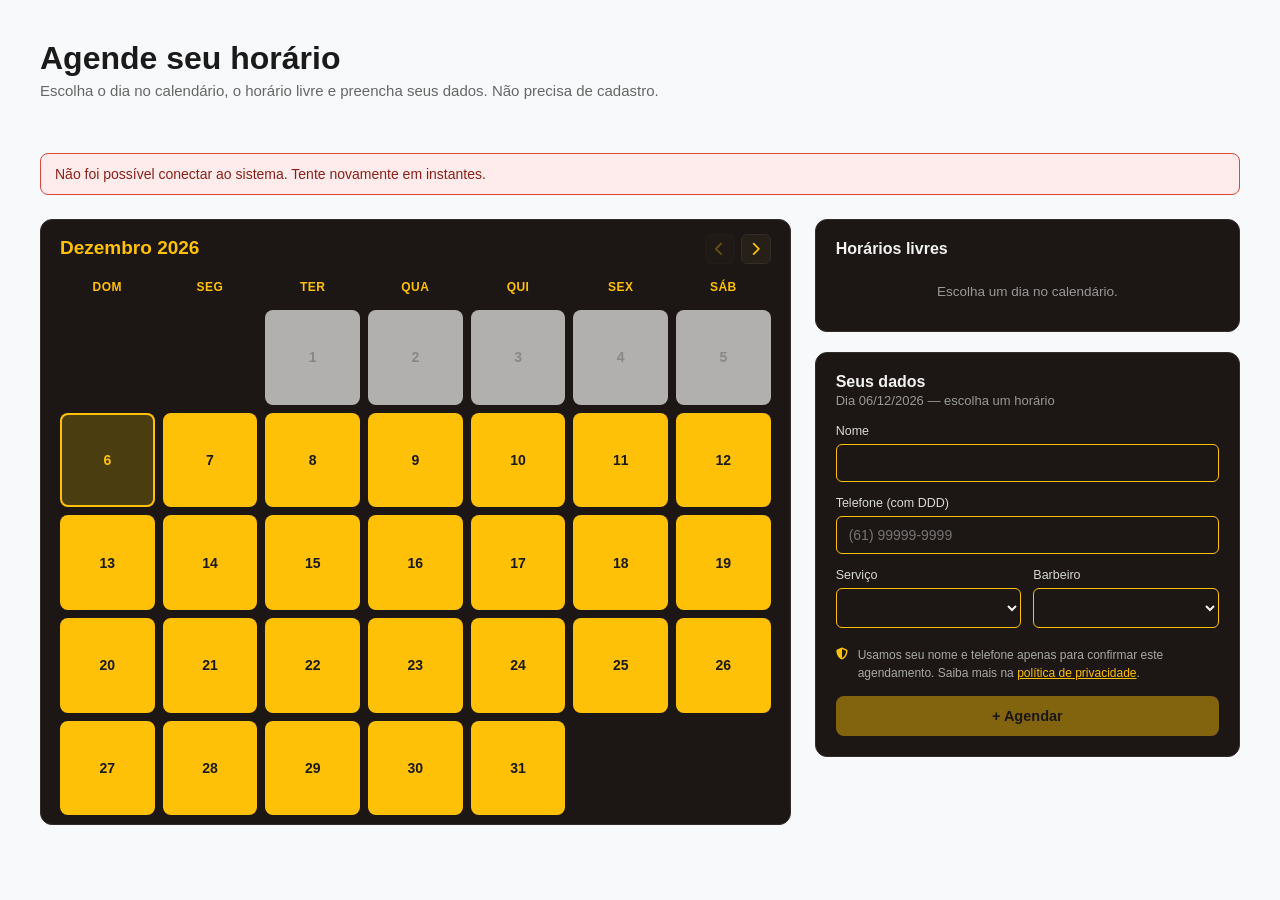
==== Frontend/agendamento-cliente.html @ 5a951f76 "Agendamento do cliente" ====
<!doctype html>
<html lang="pt-BR">
<head>
    <meta charset="UTF-8" />
    <meta name="viewport" content="width=device-width, initial-scale=1.0" />
    <link
            rel="stylesheet"
            href="https://cdnjs.cloudflare.com/ajax/libs/font-awesome/6.4.0/css/all.min.css"
    />
    <link rel="stylesheet" href="css/style.css" />
    <title>Agendar horário - Barber Control</title>

    <style>
        /* Ajuste  que só existe na página pública do cliente */
        .nav-mes {
            display: flex;
            gap: 6px;
        }

        .nav-btn {
            background: #262019;
            color: #ffc107;
            border: 1px solid #332d29;
            border-radius: 6px;
            width: 30px;
            height: 30px;
            cursor: pointer;
            font-size: 14px;
        }

        .nav-btn:disabled {
            opacity: 0.35;
            cursor: not-allowed;
        }


        .day-cell.past {
            cursor: not-allowed;
        }

        .day-cell.past:hover {
            filter: none;
        }

        .chips {
            display: grid;
            grid-template-columns: repeat(auto-fill, minmax(72px, 1fr));
            gap: 8px;
        }

        .chip {
            background: #1c1714;
            border: 1px solid #ffc107;
            color: #ffc107;
            border-radius: 8px;
            padding: 9px 0;
            font-size: 13.5px;
            font-weight: 700;
            cursor: pointer;
            transition: background-color 0.15s ease;
        }

        .chip:hover {
            background: #332d29;
        }

        .chip.selecionado {
            background: #ffc107;
            color: #1a1a1a;
        }

        .btn-agendar:disabled {
            opacity: 0.45;
            cursor: not-allowed;
        }

        .aviso-lgpd {
            display: flex;
            gap: 10px;
            font-size: 12px;
            color: #a8a8a8;
            line-height: 1.5;
            margin: 4px 0 14px;
        }

        .aviso-lgpd i {
            color: #ffc107;
            margin-top: 2px;
        }

        .aviso-lgpd a {
            color: #ffc107;
        }

        .mensagem {
            display: none;
            border-radius: 8px;
            padding: 12px 14px;
            font-size: 14px;
        }

        .mensagem.visivel {
            display: block;
        }

        .mensagem.ok {
            background: #fff6d6;
            border: 1px solid #ffc107;
            color: #5c4500;
        }

        .mensagem.erro {
            background: #fdeceb;
            border: 1px solid #dc463c;
            color: #8a2019;
        }
    </style>
</head>
<body>
<main class="main-content">
    <div class="conteudo-agendamento">
        <div class="welcome-header">
            <h1>Agende seu horário</h1>
            <p>
                Escolha o dia no calendário, o horário livre e preencha seus dados.
                Não precisa de cadastro.
            </p>
        </div>

        <div class="mensagem" id="mensagem"></div>

        <div class="agendamento-grid">
            <div class="calendario">
                <div class="calendario-header">
                    <h2 id="mes-titulo"></h2>
                    <div class="nav-mes">
                        <button
                                type="button"
                                class="nav-btn"
                                id="btn-mes-anterior"
                                aria-label="Mês anterior"
                        >
                            <i class="fa-solid fa-chevron-left"></i>
                        </button>
                        <button
                                type="button"
                                class="nav-btn"
                                id="btn-mes-seguinte"
                                aria-label="Próximo mês"
                        >
                            <i class="fa-solid fa-chevron-right"></i>
                        </button>
                    </div>
                </div>

                <div class="calendario-grid" id="calendario"></div>
            </div>

            <div class="coluna-lateral">
                <div class="agenda-do-dia">
                    <h3 id="horarios-titulo">Horários livres</h3>
                    <div id="horarios-lista">
                        <p class="agenda-vazia">Escolha um dia no calendário.</p>
                    </div>
                </div>

                <div class="novo-agendamento">
                    <h3>Seus dados</h3>
                    <p class="subtitulo" id="resumo-label">Escolha um dia e um horário</p>

                    <form id="form-agendamento" novalidate>
                        <div class="campo">
                            <label for="nome">Nome</label>
                            <input type="text" id="nome" maxlength="100" autocomplete="name" />
                        </div>

                        <div class="campo">
                            <label for="telefone">Telefone (com DDD)</label>
                            <input
                                    type="tel"
                                    id="telefone"
                                    placeholder="(61) 99999-9999"
                                    autocomplete="tel"
                            />
                        </div>

                        <div class="campo-linha">
                            <div class="campo">
                                <label for="servico">Serviço</label>
                                <select id="servico"></select>
                            </div>
                            <div class="campo">
                                <label for="barbeiro">Barbeiro</label>
                                <select id="barbeiro"></select>
                            </div>
                        </div>

                        <p class="aviso-lgpd">
                            <i class="fa-solid fa-shield-halved"></i>
                            <span>
                    Usamos seu nome e telefone apenas para confirmar este
                    agendamento. Saiba mais na
                    <a href="politica-privacidade.html?origem=cliente" target="_blank">política de privacidade</a>.
                  </span>
                        </p>

                        <button type="submit" class="btn-agendar" id="btn-agendar" disabled>
                            + Agendar
                        </button>
                    </form>
                </div>
            </div>
        </div>
    </div>
</main>

<script>
    const API = "http://localhost:8080/api/publico";
    const MESES = [
        "Janeiro", "Fevereiro", "Março", "Abril", "Maio", "Junho",
        "Julho", "Agosto", "Setembro", "Outubro", "Novembro", "Dezembro",
    ];
    const DIAS = ["DOM", "SEG", "TER", "QUA", "QUI", "SEX", "SÁB"];

    const el = (id) => document.getElementById(id);
    const selServico = el("servico");
    const selBarbeiro = el("barbeiro");
    const inpNome = el("nome");
    const inpTelefone = el("telefone");
    const btn = el("btn-agendar");
    const msg = el("mensagem");

    const hoje = new Date();
    hoje.setHours(0, 0, 0, 0);

    let anoAtual = hoje.getFullYear();
    let mesAtual = hoje.getMonth();
    let dataSelecionada = null; // "AAAA-MM-DD"
    let horarioSelecionado = null; // "HH:MM"

    function iso(ano, mes, dia) {
        return `${ano}-${String(mes + 1).padStart(2, "0")}-${String(dia).padStart(2, "0")}`;
    }

    function formatarDataBr(dataIso) {
        return dataIso.split("-").reverse().join("/");
    }

    function mostrarMensagem(texto, tipo) {
        msg.textContent = texto;
        msg.className = "mensagem visivel " + tipo;
        msg.scrollIntoView({ behavior: "smooth", block: "center" });
    }

    function limparMensagem() {
        msg.className = "mensagem";
    }

    function atualizarResumo() {
        const label = el("resumo-label");
        if (!dataSelecionada) {
            label.textContent = "Escolha um dia e um horário";
        } else if (!horarioSelecionado) {
            label.textContent = `Dia ${formatarDataBr(dataSelecionada)} — escolha um horário`;
        } else {
            label.textContent = `Dia ${formatarDataBr(dataSelecionada)} às ${horarioSelecionado}`;
        }

        const ok =
            dataSelecionada &&
            horarioSelecionado &&
            inpNome.value.trim().length > 1 &&
            inpTelefone.value.replace(/\D/g, "").length >= 10;
        btn.disabled = !ok;
    }

    /*  Calendário  */
    function renderCalendario() {
        const grid = el("calendario");
        grid.innerHTML = "";

        DIAS.forEach((nome) => {
            const d = document.createElement("div");
            d.className = "day-name";
            d.textContent = nome;
            grid.appendChild(d);
        });

        const primeiroDiaSemana = new Date(anoAtual, mesAtual, 1).getDay();
        const totalDias = new Date(anoAtual, mesAtual + 1, 0).getDate();

        for (let i = 0; i < primeiroDiaSemana; i++) {
            const vazio = document.createElement("div");
            vazio.className = "day-cell empty";
            grid.appendChild(vazio);
        }

        for (let dia = 1; dia <= totalDias; dia++) {
            const celula = document.createElement("button");
            celula.type = "button";
            celula.className = "day-cell";
            celula.textContent = dia;

            const dataIso = iso(anoAtual, mesAtual, dia);
            if (new Date(anoAtual, mesAtual, dia) < hoje) {
                celula.classList.add("past");
                celula.disabled = true;
            }
            if (dataIso === dataSelecionada) {
                celula.classList.add("selected");
            }
            celula.addEventListener("click", () => selecionarDia(dataIso));
            grid.appendChild(celula);
        }

        el("mes-titulo").textContent = `${MESES[mesAtual]} ${anoAtual}`;
        el("btn-mes-anterior").disabled =
            anoAtual === hoje.getFullYear() && mesAtual === hoje.getMonth();
    }

    function mudarMes(delta) {
        mesAtual += delta;
        if (mesAtual < 0) { mesAtual = 11; anoAtual--; }
        if (mesAtual > 11) { mesAtual = 0; anoAtual++; }
        renderCalendario();
    }

    function selecionarDia(dataIso) {
        dataSelecionada = dataIso;
        horarioSelecionado = null;
        renderCalendario();
        carregarHorarios();
        atualizarResumo();
    }

    /*  Horários livres  */
    async function carregarHorarios() {
        const lista = el("horarios-lista");
        horarioSelecionado = null;
        atualizarResumo();

        if (!selBarbeiro.value || !selServico.value) {
            lista.innerHTML =
                '<p class="agenda-vazia">Nenhum serviço ou barbeiro disponível no momento.</p>';
            return;
        }

        if (!dataSelecionada) {
            lista.innerHTML = '<p class="agenda-vazia">Escolha um dia no calendário.</p>';
            return;
        }

        el("horarios-titulo").textContent =
            `Horários livres em ${formatarDataBr(dataSelecionada).slice(0, 5)}`;

        try {
            const res = await fetch(
                `${API}/horarios?barbeiroId=${selBarbeiro.value}&servicoId=${selServico.value}&data=${dataSelecionada}`
            );
            const horarios = await res.json();

            lista.innerHTML = "";
            if (!res.ok || horarios.length === 0) {
                lista.innerHTML =
                    '<p class="agenda-vazia">Nenhum horário livre nesse dia. Tente outra data.</p>';
                return;
            }

            const chips = document.createElement("div");
            chips.className = "chips";
            horarios.forEach((h) => {
                const chip = document.createElement("button");
                chip.type = "button";
                chip.className = "chip";
                chip.textContent = h;
                chip.addEventListener("click", () => {
                    chips.querySelectorAll(".chip").forEach((c) => c.classList.remove("selecionado"));
                    chip.classList.add("selecionado");
                    horarioSelecionado = h;
                    atualizarResumo();
                });
                chips.appendChild(chip);
            });
            lista.appendChild(chips);
        } catch (e) {
            lista.innerHTML = '<p class="agenda-vazia">Erro ao carregar horários.</p>';
        }
    }

    /*  Opções de serviços e barbeiros */
    function preencherSelect(select, itens, rotulo) {
        select.innerHTML = "";
        itens.forEach((item) => {
            const opt = document.createElement("option");
            opt.value = item.id;
            opt.textContent = rotulo(item);
            select.appendChild(opt);
        });
    }

    async function carregarOpcoes() {
        try {
            const [rb, rs] = await Promise.all([
                fetch(`${API}/barbeiros`),
                fetch(`${API}/servicos`),
            ]);
            const barbeiros = await rb.json();
            const servicos = await rs.json();

            preencherSelect(selBarbeiro, barbeiros, (b) => b.nome);
            preencherSelect(selServico, servicos, (s) => {
                const preco = Number(s.valor).toFixed(2).replace(".", ",");
                return `${s.nome} — R$ ${preco} (${s.duracaoMinutos} min)`;
            });

            carregarHorarios();
        } catch (e) {
            mostrarMensagem(
                "Não foi possível conectar ao sistema. Tente novamente em instantes.",
                "erro"
            );
        }
    }

    /*  Agendar  */
    async function agendar(evento) {
        evento.preventDefault();
        limparMensagem();
        btn.disabled = true;
        btn.textContent = "Confirmando...";

        try {
            const res = await fetch(`${API}/agendar`, {
                method: "POST",
                headers: { "Content-Type": "application/json" },
                body: JSON.stringify({
                    barbeiroId: Number(selBarbeiro.value),
                    servicoId: Number(selServico.value),
                    clienteNome: inpNome.value.trim(),
                    clienteTelefone: inpTelefone.value,
                    dataHora: `${dataSelecionada}T${horarioSelecionado}:00`,
                }),
            });
            const dados = await res.json();

            if (res.ok) {
                mostrarMensagem(
                    `Agendamento confirmado para ${formatarDataBr(dataSelecionada)} às ${horarioSelecionado}. Até lá!`,
                    "ok"
                );
                inpNome.value = "";
                inpTelefone.value = "";
            } else {
                mostrarMensagem(dados.erro || "Não foi possível agendar.", "erro");
            }
        } catch (e) {
            mostrarMensagem("Erro de conexão. Tente novamente.", "erro");
        } finally {
            btn.textContent = "+ Agendar";
            carregarHorarios(); // atualiza a lista: o horário escolhido some
        }
    }

    /*  Eventos  */
    el("btn-mes-anterior").addEventListener("click", () => mudarMes(-1));
    el("btn-mes-seguinte").addEventListener("click", () => mudarMes(1));
    selServico.addEventListener("change", carregarHorarios);
    selBarbeiro.addEventListener("change", carregarHorarios);
    inpNome.addEventListener("input", atualizarResumo);

    // máscara simples de telefone: (61) 99999-9999
    inpTelefone.addEventListener("input", () => {
        let d = inpTelefone.value.replace(/\D/g, "").slice(0, 11);
        if (d.length > 6) {
            const corte = d.length > 10 ? 7 : 6;
            d = `(${d.slice(0, 2)}) ${d.slice(2, corte)}-${d.slice(corte)}`;
        } else if (d.length > 2) {
            d = `(${d.slice(0, 2)}) ${d.slice(2)}`;
        }
        inpTelefone.value = d;
        atualizarResumo();
    });

    el("form-agendamento").addEventListener("submit", agendar);

    /*  Início  */
    dataSelecionada = iso(hoje.getFullYear(), hoje.getMonth(), hoje.getDate());
    renderCalendario();
    atualizarResumo();
    carregarOpcoes();
</script>
</body>
</html>
---- Frontend/css/style.css ----
* {
  box-sizing: border-box;
  margin: 0;
  padding: 0;
  font-family: "Segoe UI", Tahoma, Geneva, Verdana, sans-serif;
}

body {
  display: flex;
  min-height: 100vh;
  background-color: #f8f9fa;
  color: #333;
}

/* Sidebar / Menu Lateral */
.sidebar {
  width: 250px;
  background-color: #1f1f1f;
  color: #ffffff;
  padding: 30px 20px;
  display: flex;
  flex-direction: column;
  flex-shrink: 0;
}

.profile-container {
  text-align: center;
  margin-bottom: 40px;
}

.profile-avatar {
  width: 90px;
  height: 90px;
  border-radius: 50%;
  border: 3px solid #ffc107;
  margin: 0 auto 12px;
  background-color: #333;
  display: flex;
  align-items: center;
  justify-content: center;
  font-size: 40px;
  color: #ffc107;
  overflow: hidden;
}

.profile-name {
  font-size: 18px;
  font-weight: 600;
  color: #ffc107;
}

.nav-menu {
  list-style: none;
}

.nav-item {
  margin-bottom: 15px;
  border-bottom: 1px solid #333;
  padding-bottom: 10px;
}

.nav-link {
  display: flex;
  align-items: center;
  gap: 15px;
  color: #b0b0b0;
  text-decoration: none;
  font-size: 15px;
  transition: all 0.2s ease;
  padding: 8px 5px;
}

.nav-link:hover,
.nav-link.active {
  color: #ffffff;
}

.nav-link i {
  font-size: 16px;
  width: 20px;
}

/* Main Content / Conteúdo Principal */
.main-content {
  flex: 1;
  padding: 40px;
  display: flex;
  gap: 30px;
  overflow-y: auto;
}

.dashboard-left {
  flex: 1;
}

.welcome-header h1 {
  font-size: 32px;
  font-weight: 700;
  color: #1a1a1a;
  margin-bottom: 5px;
}

.welcome-header p {
  color: #666;
  font-size: 15px;
  margin-bottom: 30px;
}

/* Cards de Métricas */
.cards-grid {
  display: grid;
  grid-template-columns: repeat(3, 1fr);
  gap: 20px;
  margin-bottom: 35px;
}

.card {
  border-radius: 20px;
  padding: 25px 20px;
  text-align: center;
  box-shadow: 0 4px 15px rgba(0, 0, 0, 0.08);
  display: flex;
  flex-direction: column;
  justify-content: space-between;
  min-height: 140px;
}

.card-dark {
  background: linear-gradient(145deg, #2a2a2a, #1a1a1a);
  color: #ffffff;
}

.card-yellow {
  background-color: #ffc107;
  color: #1a1a1a;
}

.card-title {
  font-size: 14px;
  font-weight: 600;
  line-height: 1.2;
}

.card-dark .card-title span {
  color: #888;
}

.card-value {
  font-size: 38px;
  font-weight: bold;
  margin-top: 10px;
}

/* Área do Gráfico */
.chart-section {
  background-color: #ffffff;
  border-radius: 20px;
  padding: 20px;
  box-shadow: 0 4px 15px rgba(0, 0, 0, 0.05);
  border: 1px solid #eaeaea;
}

.section-title h2 {
  font-size: 18px;
  font-weight: 700;
  color: #1a1a1a;
}

.section-title p {
  font-size: 12px;
  color: #777;
  margin-bottom: 15px;
}

.chart-container {
  position: relative;
  height: 260px;
  width: 100%;
}

/* Painel Direito - Agendamentos de Hoje */
.dashboard-right {
  width: 320px;
  flex-shrink: 0;
}

.appointments-panel {
  background-color: #ffffff;
  border-radius: 25px;
  padding: 25px;
  box-shadow: 0 4px 20px rgba(0, 0, 0, 0.06);
  display: flex;
  flex-direction: column;
  height: calc(100vh - 80px);
  position: sticky;
  top: 40px;
}

.appointments-title {
  font-size: 18px;
  font-weight: 700;
  color: #1a1a1a;
  margin-bottom: 20px;
  text-align: center;
}

.appointments-list {
  display: flex;
  flex-direction: column;
  gap: 12px;
  overflow-y: auto;
  flex: 1;
  padding-right: 5px;
}

.appointment-item {
  background-color: #f7eedd;
  border-radius: 12px;
  padding: 14px 18px;
  display: flex;
  justify-content: space-between;
  align-items: center;
  font-weight: 600;
  font-size: 14px;
  color: #2a2a2a;
}

.appointment-time {
  color: #555;
  font-weight: 500;
}

.btn-add {
  background-color: #ffc107;
  color: #1a1a1a;
  border: none;
  border-radius: 12px;
  padding: 12px;
  font-weight: 700;
  font-size: 14px;
  cursor: pointer;
  margin-top: 15px;
  transition: background-color 0.2s ease;
  width: 100%;
}

.btn-add:hover {
  background-color: #e0a800;
}

/* Modal para Adicionar Agendamento */
.modal {
  display: none;
  position: fixed;
  top: 0;
  left: 0;
  width: 100%;
  height: 100%;
  background-color: rgba(0, 0, 0, 0.5);
  align-items: center;
  justify-content: center;
  z-index: 1000;
}

.modal-content {
  background-color: #fff;
  padding: 25px;
  border-radius: 15px;
  width: 320px;
  display: flex;
  flex-direction: column;
  gap: 15px;
}

.modal-content h3 {
  font-size: 18px;
  color: #1a1a1a;
}

.modal-content input,
.modal-content select {
  padding: 10px;
  border: 1px solid #ccc;
  border-radius: 8px;
  outline: none;
  font-size: 14px;
}

.modal-actions {
  display: flex;
  justify-content: flex-end;
  gap: 10px;
}

.btn-cancel {
  background: #ccc;
  border: none;
  padding: 8px 15px;
  border-radius: 8px;
  cursor: pointer;
}

.btn-save {
  background: #ffc107;
  border: none;
  padding: 8px 15px;
  border-radius: 8px;
  font-weight: bold;
  cursor: pointer;
}

/* ==========================================================
   Pagina Agendamentos
========================================================== */

.conteudo-agendamento {
  flex: 1;
  display: flex;
  flex-direction: column;
  gap: 24px;
}

.agendamento-grid {
  display: flex;
  flex-wrap: wrap;
  gap: 24px;
  align-items: flex-start;
}

.calendario {
  flex: 2 1 460px;
  min-width: 320px;
  max-width: 100%;
  min-height: 530px;
  padding: 14px 19px 9px;
  background-color: #1c1714;
  border: 1px solid #332d29;
  border-radius: 12px;
  color: #f2f2f2;
  display: flex;
  flex-direction: column;
}

.calendario-header {
  display: flex;
  align-items: baseline;
  justify-content: space-between;
  margin-bottom: 16px;
}

.calendario-header h2 {
  color: #ffc107;
  font-size: 19px;
  font-weight: 700;
}

.calendario-header .contador {
  color: #999;
  font-size: 13px;
}

.calendario-grid {
  display: grid;
  grid-template-columns: repeat(7, 1fr);
  gap: 8px;
}

.calendario-grid .day-name {
  text-align: center;
  font-size: 12px;
  font-weight: 700;
  letter-spacing: 0.04em;
  color: #ffc107;
  padding-bottom: 8px;
}

.day-cell {
  position: relative;
  aspect-ratio: 1;
  display: flex;
  align-items: center;
  justify-content: center;
  background-color: #ffc107;
  color: #1a1a1a;
  font-weight: 700;
  font-size: 14px;
  border: none;
  border-radius: 8px;
  cursor: pointer;
  transition: filter 0.12s;
}
.day-cell.past {
  color: #b8b8b8;
  background: #f1f1f1;
  opacity: 0.7;
}

.day-badge {
  position: absolute;
  top: -6px;
  right: -6px;
  min-width: 18px;
  height: 18px;
  padding: 0 4px;
  border-radius: 50%;
  background-color: #1a1a1a;
  color: #ffc107;
  font-size: 10.5px;
  font-weight: 700;
  display: flex;
  align-items: center;
  justify-content: center;
  line-height: 1;
  box-shadow: 0 0 0 2px #f8f9fa;
}

.day-cell:hover {
  filter: brightness(1.08);
}

.day-cell.past:hover {
  filter: brightness(1.03);
}

.dia-anterior::after {
  content: "Visualização: novos agendamentos estão bloqueados";
  display: block;
  margin-top: 8px;
  color: #999;
  font-size: 12px;
}

.day-cell.empty {
  background: transparent;
  cursor: default;
}

.day-cell.selected {
  background-color: #4a3d10;
  color: #ffc107;
  box-shadow: inset 0 0 0 2px #ffc107;
}

.coluna-lateral {
  display: flex;
  flex-direction: column;
  gap: 20px;
  flex: 1 1 280px;
  min-width: 260px;
  max-width: 100%;
}

.novo-agendamento {
  display: flex;
  flex-direction: column;
  width: auto;
  height: auto;
  padding: 20px;
  background-color: #1c1714;
  border: 1px solid #332d29;
  border-radius: 12px;
  color: #f2f2f2;
}

.novo-agendamento h3 {
  font-size: 16px;
  font-weight: 700;
  margin-bottom: 2px;
}

.novo-agendamento .subtitulo {
  color: #999;
  font-size: 13px;
  margin-bottom: 16px;
}

.campo {
  margin-bottom: 14px;
}

.campo label {
  display: block;
  font-size: 12.5px;
  color: #d8d8d8;
  margin-bottom: 6px;
}

.campo input,
.campo select {
  width: 100%;
  background-color: #1c1714;
  border: 1px solid #ffc107;
  border-radius: 6px;
  padding: 10px 12px;
  font-size: 14px;
  color: #f2f2f2;
  outline: none;
}

.campo input:focus,
.campo select:focus {
  box-shadow: 0 0 0 2px #ffc107;
}

.campo-linha {
  display: grid;
  grid-template-columns: 1fr 1fr;
  gap: 12px;
}

.btn-agendar {
  width: 100%;
  background-color: #ffc107;
  color: #1a1a1a;
  border: none;
  border-radius: 8px;
  padding: 12px;
  font-size: 14.5px;
  font-weight: 700;
  cursor: pointer;
  transition: background-color 0.2s ease;
}

.btn-agendar:hover {
  background-color: #e0a800;
}

/* Pagina de servicos */
.servicos-page {
  width: 100%;
}

.servicos-panel {
  width: min(100%, 1050px);
  margin: 34px auto 0;
  padding: 30px 22px 40px;
  background: #fff;
  border: 1px solid #c8c8c8;
  border-radius: 34px;
  box-shadow: 0 4px 8px rgba(0, 0, 0, 0.22);
}

.servicos-toolbar {
  display: flex;
  align-items: center;
  gap: 16px;
  margin: 0 20px 38px;
}

.servicos-search {
  position: relative;
  flex: 1;
}

.servicos-search input {
  width: 100%;
  height: 32px;
  padding: 0 38px 0 14px;
  border: 1px solid #aaa;
  border-radius: 8px;
  outline: none;
  font-size: 12px;
}

.servicos-search input:focus {
  border-color: #ffc107;
  box-shadow: 0 0 0 2px rgba(255, 193, 7, 0.2);
}

.servicos-search i {
  position: absolute;
  top: 9px;
  right: 12px;
  color: #888;
}

.btn-servico-principal {
  height: 32px;
  padding: 0 16px;
  border: 0;
  border-radius: 8px;
  background: #1f1f1f;
  color: #fff;
  font-size: 12px;
  cursor: pointer;
}

.btn-servico-principal i {
  margin-right: 14px;
  color: #fff;
}

.btn-servico-principal:hover {
  background: #3a3a3a;
}

.servicos-table-wrap {
  overflow-x: auto;
}

.servicos-table {
  width: 100%;
  border-collapse: collapse;
  font-size: 13px;
}

.servicos-table th {
  padding: 12px 20px;
  background: #ffc321;
  color: #111;
  text-align: left;
  font-size: 12px;
  font-weight: 700;
}

.servicos-table th:first-child {
  border-radius: 8px 0 0 8px;
}

.servicos-table th:last-child {
  border-radius: 0 8px 8px 0;
}

.servicos-table td {
  height: 52px;
  padding: 9px 20px;
  border-bottom: 1px solid #aaa;
  color: #171717;
}

.servico-nome-tabela {
  font-weight: 600;
}

.servico-acoes {
  width: 100px;
  white-space: nowrap;
  text-align: right;
}

.btn-icone-servico {
  padding: 5px 8px;
  border: 0;
  background: transparent;
  color: #111;
  cursor: pointer;
  font-size: 16px;
}

.btn-icone-servico:hover {
  color: #b07d00;
}

.btn-excluir-servico:hover {
  color: #c62828;
}

.servicos-vazio {
  padding: 28px 10px 4px;
  color: #777;
  text-align: center;
  font-size: 13px;
}

.servico-modal-content {
  width: min(430px, calc(100vw - 32px));
}

.campo-servico {
  margin-bottom: 14px;
}

.campo-servico label {
  display: block;
  margin-bottom: 6px;
  color: #333;
  font-size: 13px;
}

.campo-servico input {
  width: 100%;
  padding: 10px;
  border: 1px solid #ccc;
  border-radius: 7px;
  font-size: 14px;
}

.campo-servico-linha {
  display: grid;
  grid-template-columns: 1fr 1fr;
  gap: 12px;
}

.servico-form-erro {
  min-height: 18px;
  color: #c62828;
  font-size: 13px;
}

.sr-only {
  position: absolute;
  width: 1px;
  height: 1px;
  padding: 0;
  margin: -1px;
  overflow: hidden;
  clip: rect(0, 0, 0, 0);
  white-space: nowrap;
  border: 0;
}

.agenda-do-dia {
  padding: 20px;
  background-color: #1c1714;
  border: 1px solid #332d29;
  border-radius: 12px;
  color: #f2f2f2;
}

.agenda-do-dia h3 {
  font-size: 16px;
  font-weight: 700;
  margin-bottom: 14px;
}

.agenda-lista {
  display: flex;
  flex-direction: column;
  gap: 10px;
}

.agenda-vazia {
  text-align: center;
  color: #999;
  font-size: 13.5px;
  padding: 12px 0;
}

.agenda-item {
  background-color: #262019;
  border-radius: 8px;
  padding: 10px 14px;
  display: flex;
  justify-content: space-between;
  align-items: center;
  font-size: 13.5px;
}

.agenda-item .horario {
  color: #ffc107;
  font-weight: 700;
  margin-right: 8px;
}

.agenda-item-conteudo {
  min-width: 0;
}

.agenda-item-nome {
  display: inline-block;
  overflow: hidden;
  text-overflow: ellipsis;
  vertical-align: bottom;
}

.agenda-item-detalhes {
  color: #999;
  font-size: 12px;
  margin-top: 4px;
}

.agenda-item-acoes {
  display: flex;
  align-items: center;
  gap: 6px;
  margin-left: 10px;
  flex-shrink: 0;
}

.status-select,
.btn-acao-agendamento {
  border: 1px solid #5a4a32;
  border-radius: 5px;
  padding: 6px 8px;
  font-size: 12px;
}

.status-select {
  background: #1c1714;
  color: #ffc107;
}

.btn-acao-agendamento {
  background: transparent;
  color: #f2f2f2;
  cursor: pointer;
}

.btn-acao-agendamento:hover {
  border-color: #ffc107;
  color: #ffc107;
}

.btn-excluir-agendamento:hover {
  border-color: #e57373;
  color: #e57373;
}

.modal-edicao-content {
  width: min(420px, calc(100vw - 32px));
}

.modal-edicao-content .campo input,
.modal-edicao-content .campo select {
  color: #333;
  background: #fff;
  border-color: #ccc;
}

/* ==========================================================
   Responsividade geral (sidebar + conteúdo)
========================================================== */

@media (max-width: 900px) {
  body {
    flex-direction: column;
  }

  .sidebar {
    width: 100%;
    flex-direction: row;
    align-items: center;
    justify-content: space-between;
    padding: 14px 18px;
    overflow-x: auto;
  }

  .profile-container {
    margin-bottom: 0;
    display: flex;
    align-items: center;
    gap: 10px;
    flex-shrink: 0;
  }

  .profile-avatar {
    width: 44px;
    height: 44px;
    font-size: 20px;
    margin: 0;
  }

  .profile-name {
    font-size: 14px;
  }

  .nav-menu {
    display: flex;
    gap: 4px;
    flex-shrink: 0;
  }

  .nav-item {
    margin-bottom: 0;
    border-bottom: none;
    padding-bottom: 0;
  }

  .nav-link {
    padding: 8px;
    font-size: 0;
    gap: 0;
  }

  .nav-link i {
    font-size: 18px;
  }

  .main-content {
    padding: 24px 20px;
    flex-direction: column;
  }

  .dashboard-right {
    width: 100%;
  }

  .appointments-panel {
    height: auto;
    position: static;
  }

  .calendario {
    min-height: auto;
    padding: 14px;
  }

  .day-cell {
    font-size: 12px;
    border-radius: 6px;
  }
}

@media (max-width: 560px) {
  .cards-grid {
    grid-template-columns: 1fr;
  }

  .campo-linha {
    grid-template-columns: 1fr;
  }

  .calendario-grid {
    gap: 5px;
  }

  .calendario-header {
    flex-direction: column;
    align-items: flex-start;
    gap: 4px;
  }

  .welcome-header h1 {
    font-size: 24px;
  }

  .modal-content {
    width: 90%;
  }
}
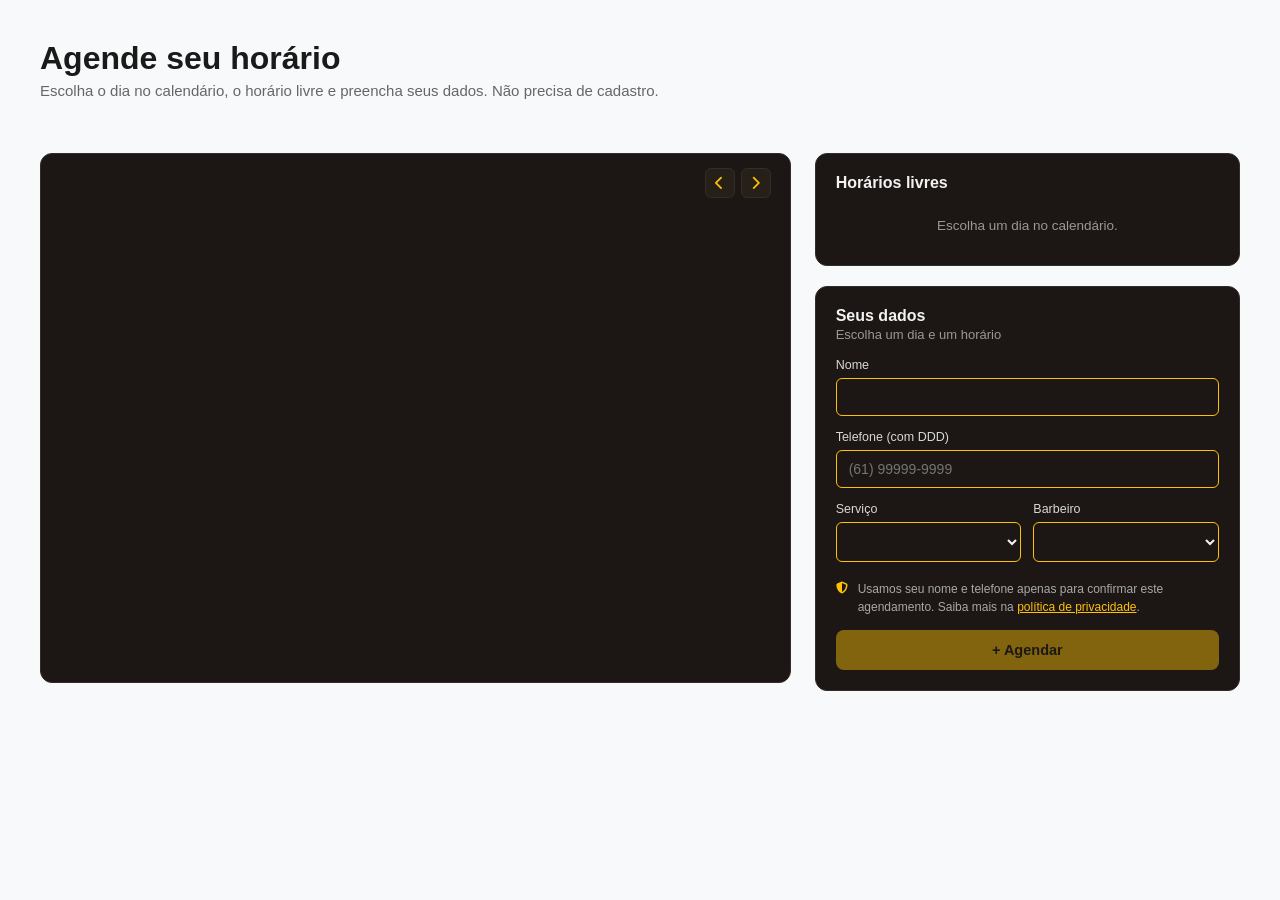
==== commit 8069c871: "Config adm" ====
--- a/Frontend/agendamento-cliente.html
+++ b/Frontend/agendamento-cliente.html
@@ -33,7 +33,6 @@
             cursor: not-allowed;
         }
 
-
         .day-cell.past {
             cursor: not-allowed;
         }
@@ -125,6 +124,12 @@
                 Escolha o dia no calendário, o horário livre e preencha seus dados.
                 Não precisa de cadastro.
             </p>
+        </div>
+
+        <!-- Bloco de exibição dos dados da barbearia (foto e endereço) -->
+        <div id="barbearia-info" style="display:none; margin-bottom: 16px; color:#f2f2f2">
+            <img id="barbearia-foto" alt="Foto da barbearia" style="max-width:320px; border-radius:12px; display:block; margin-bottom:8px" />
+            <p id="barbearia-endereco"></p>
         </div>
 
         <div class="mensagem" id="mensagem"></div>
@@ -333,6 +338,22 @@
         atualizarResumo();
     }
 
+    /*  Carrega os dados visuais da barbearia do barbeiro selecionado  */
+    async function carregarBarbearia() {
+        const info = el("barbearia-info");
+        info.style.display = "none";
+        if (!selBarbeiro.value) return;
+        try {
+            const res = await fetch(`${API}/barbearia?barbeiroId=${selBarbeiro.value}`);
+            if (!res.ok) return;
+            const dados = await res.json();
+            el("barbearia-foto").style.display = dados.foto ? "block" : "none";
+            if (dados.foto) el("barbearia-foto").src = dados.foto;
+            el("barbearia-endereco").textContent = dados.endereco ? `📍 ${dados.endereco}` : "";
+            info.style.display = dados.foto || dados.endereco ? "block" : "none";
+        } catch (e) {}
+    }
+
     /*  Horários livres  */
     async function carregarHorarios() {
         const lista = el("horarios-lista");
@@ -357,7 +378,9 @@
             const res = await fetch(
                 `${API}/horarios?barbeiroId=${selBarbeiro.value}&servicoId=${selServico.value}&data=${dataSelecionada}`
             );
-            const horarios = await res.json();
+            const dados = await res.json();
+            // Filtra os horários que já passaram se o dia selecionado for hoje
+            const horarios = Array.isArray(dados) ? dados.filter((h) => new Date(`${dataSelecionada}T${h}:00`) > new Date()) : [];
 
             lista.innerHTML = "";
             if (!res.ok || horarios.length === 0) {
@@ -398,96 +421,4 @@
         });
     }
 
-    async function carregarOpcoes() {
-        try {
-            const [rb, rs] = await Promise.all([
-                fetch(`${API}/barbeiros`),
-                fetch(`${API}/servicos`),
-            ]);
-            const barbeiros = await rb.json();
-            const servicos = await rs.json();
-
-            preencherSelect(selBarbeiro, barbeiros, (b) => b.nome);
-            preencherSelect(selServico, servicos, (s) => {
-                const preco = Number(s.valor).toFixed(2).replace(".", ",");
-                return `${s.nome} — R$ ${preco} (${s.duracaoMinutos} min)`;
-            });
-
-            carregarHorarios();
-        } catch (e) {
-            mostrarMensagem(
-                "Não foi possível conectar ao sistema. Tente novamente em instantes.",
-                "erro"
-            );
-        }
-    }
-
-    /*  Agendar  */
-    async function agendar(evento) {
-        evento.preventDefault();
-        limparMensagem();
-        btn.disabled = true;
-        btn.textContent = "Confirmando...";
-
-        try {
-            const res = await fetch(`${API}/agendar`, {
-                method: "POST",
-                headers: { "Content-Type": "application/json" },
-                body: JSON.stringify({
-                    barbeiroId: Number(selBarbeiro.value),
-                    servicoId: Number(selServico.value),
-                    clienteNome: inpNome.value.trim(),
-                    clienteTelefone: inpTelefone.value,
-                    dataHora: `${dataSelecionada}T${horarioSelecionado}:00`,
-                }),
-            });
-            const dados = await res.json();
-
-            if (res.ok) {
-                mostrarMensagem(
-                    `Agendamento confirmado para ${formatarDataBr(dataSelecionada)} às ${horarioSelecionado}. Até lá!`,
-                    "ok"
-                );
-                inpNome.value = "";
-                inpTelefone.value = "";
-            } else {
-                mostrarMensagem(dados.erro || "Não foi possível agendar.", "erro");
-            }
-        } catch (e) {
-            mostrarMensagem("Erro de conexão. Tente novamente.", "erro");
-        } finally {
-            btn.textContent = "+ Agendar";
-            carregarHorarios(); // atualiza a lista: o horário escolhido some
-        }
-    }
-
-    /*  Eventos  */
-    el("btn-mes-anterior").addEventListener("click", () => mudarMes(-1));
-    el("btn-mes-seguinte").addEventListener("click", () => mudarMes(1));
-    selServico.addEventListener("change", carregarHorarios);
-    selBarbeiro.addEventListener("change", carregarHorarios);
-    inpNome.addEventListener("input", atualizarResumo);
-
-    // máscara simples de telefone: (61) 99999-9999
-    inpTelefone.addEventListener("input", () => {
-        let d = inpTelefone.value.replace(/\D/g, "").slice(0, 11);
-        if (d.length > 6) {
-            const corte = d.length > 10 ? 7 : 6;
-            d = `(${d.slice(0, 2)}) ${d.slice(2, corte)}-${d.slice(corte)}`;
-        } else if (d.length > 2) {
-            d = `(${d.slice(0, 2)}) ${d.slice(2)}`;
-        }
-        inpTelefone.value = d;
-        atualizarResumo();
-    });
-
-    el("form-agendamento").addEventListener("submit", agendar);
-
-    /*  Início  */
-    dataSelecionada = iso(hoje.getFullYear(), hoje.getMonth(), hoje.getDate());
-    renderCalendario();
-    atualizarResumo();
-    carregarOpcoes();
-</script>
-</body>
-</html>+    async function carregarOpcoes() {
--- a/Frontend/css/style.css
+++ b/Frontend/css/style.css
@@ -80,6 +80,53 @@
   width: 20px;
 }
 
+.nav-financeiro {
+  position: relative;
+  padding-bottom: 0;
+}
+
+.nav-financeiro-toggle {
+  width: 100%;
+  border: 0;
+  background: transparent;
+  font-family: inherit;
+  cursor: pointer;
+  text-align: left;
+}
+
+.nav-financeiro-chevron {
+  margin-left: auto;
+  font-size: 11px !important;
+  transition: transform 0.2s ease;
+}
+
+.nav-financeiro.is-open .nav-financeiro-chevron {
+  transform: rotate(180deg);
+}
+
+.nav-financeiro-submenu {
+  display: none;
+  list-style: none;
+  padding: 0 0 8px 40px;
+}
+
+.nav-financeiro.is-open .nav-financeiro-submenu {
+  display: block;
+}
+
+.nav-financeiro-submenu a {
+  display: block;
+  padding: 7px 5px;
+  color: #b0b0b0;
+  text-decoration: none;
+  font-size: 13px;
+}
+
+.nav-financeiro-submenu a:hover,
+.nav-financeiro-submenu a.active {
+  color: #ffc107;
+}
+
 /* Main Content / Conteúdo Principal */
 .main-content {
   flex: 1;
@@ -87,10 +134,12 @@
   display: flex;
   gap: 30px;
   overflow-y: auto;
+  align-items: flex-start;
 }
 
 .dashboard-left {
   flex: 1;
+  min-width: 0;
 }
 
 .welcome-header h1 {
@@ -114,6 +163,12 @@
   margin-bottom: 35px;
 }
 
+.dashboard-financeiro-cards {
+  grid-template-columns: repeat(4, minmax(0, 1fr));
+  gap: 14px;
+  margin-bottom: 22px;
+}
+
 .card {
   border-radius: 20px;
   padding: 25px 20px;
@@ -123,6 +178,38 @@
   flex-direction: column;
   justify-content: space-between;
   min-height: 140px;
+}
+
+.dashboard-financeiro-cards .card {
+  min-height: 124px;
+  padding: 18px 12px;
+  border-radius: 15px;
+  text-align: left;
+}
+
+.dashboard-financeiro-cards .card-title {
+  min-height: 30px;
+  font-size: 16px;
+}
+
+.dashboard-financeiro-cards .card-value.dashboard-kpi-value {
+  margin-top: 6px;
+  overflow-wrap: anywhere;
+  font-size: clamp(19px, 1.8vw, 26px);
+  line-height: 1.2;
+}
+
+.dashboard-kpi-caption {
+  margin-top: 5px;
+  color: inherit;
+  font-size: 13px;
+  opacity: 0.72;
+}
+
+.dashboard-erro:not([hidden]) {
+  margin: 8px 0 0;
+  color: #a32626;
+  font-size: 13px;
 }
 
 .card-dark {
@@ -178,36 +265,70 @@
   width: 100%;
 }
 
+.dashboard-graficos {
+  display: grid;
+  grid-template-columns: minmax(0, 1.4fr) minmax(280px, 1fr);
+  align-items: start;
+  gap: 16px;
+}
+
+.dashboard-graficos .chart-section {
+  min-width: 0;
+  padding: 18px;
+  border-radius: 16px;
+}
+
+.dashboard-graficos .chart-container {
+  height: 270px;
+}
+
 /* Painel Direito - Agendamentos de Hoje */
 .dashboard-right {
-  width: 320px;
+  width: 270px;
   flex-shrink: 0;
 }
 
 .appointments-panel {
   background-color: #ffffff;
   border-radius: 25px;
-  padding: 25px;
+  padding: 18px;
   box-shadow: 0 4px 20px rgba(0, 0, 0, 0.06);
   display: flex;
   flex-direction: column;
-  height: calc(100vh - 80px);
+  height: min(620px, calc(100vh - 80px));
+  min-height: 320px;
   position: sticky;
   top: 40px;
 }
 
 .appointments-title {
+  display: flex;
+  align-items: center;
+  justify-content: space-between;
   font-size: 18px;
   font-weight: 700;
   color: #1a1a1a;
-  margin-bottom: 20px;
-  text-align: center;
+  margin-bottom: 14px;
+  text-align: left;
+}
+
+.appointments-title small {
+  display: inline-flex;
+  min-width: 25px;
+  height: 25px;
+  align-items: center;
+  justify-content: center;
+  padding: 0 6px;
+  border-radius: 20px;
+  background: #fff2c2;
+  color: #755800;
+  font-size: 11px;
 }
 
 .appointments-list {
   display: flex;
   flex-direction: column;
-  gap: 12px;
+  gap: 8px;
   overflow-y: auto;
   flex: 1;
   padding-right: 5px;
@@ -216,12 +337,12 @@
 .appointment-item {
   background-color: #f7eedd;
   border-radius: 12px;
-  padding: 14px 18px;
+  padding: 10px 12px;
   display: flex;
   justify-content: space-between;
   align-items: center;
   font-weight: 600;
-  font-size: 14px;
+  font-size: 12px;
   color: #2a2a2a;
 }
 
@@ -235,9 +356,9 @@
   color: #1a1a1a;
   border: none;
   border-radius: 12px;
-  padding: 12px;
-  font-weight: 700;
-  font-size: 14px;
+  padding: 10px;
+  font-weight: 700;
+  font-size: 13px;
   cursor: pointer;
   margin-top: 15px;
   transition: background-color 0.2s ease;
@@ -286,6 +407,60 @@
   font-size: 14px;
 }
 
+.servicos-multiplos {
+  min-width: 0;
+  border: 0;
+  padding: 0;
+}
+
+.servicos-multiplos legend {
+  margin-bottom: 6px;
+  font-size: 13px;
+  font-weight: 600;
+}
+
+.servicos-opcoes {
+  display: grid;
+  gap: 8px;
+  max-height: 160px;
+  overflow-y: auto;
+  padding: 9px;
+  border: 1px solid #ccc;
+  border-radius: 6px;
+}
+
+.servico-opcao {
+  display: flex;
+  align-items: center;
+  gap: 8px;
+  min-width: 0;
+  font-size: 13px;
+  line-height: 1.35;
+  cursor: pointer;
+}
+
+.servico-opcao input[type="checkbox"] {
+  width: 16px;
+  height: 16px;
+  flex: 0 0 16px;
+  margin: 0;
+  padding: 0;
+  accent-color: #ffc107;
+}
+
+.servico-opcao span {
+  overflow-wrap: anywhere;
+}
+
+.modal-content .servicos-opcoes {
+  max-height: 130px;
+  background: #fff;
+}
+
+.modal-content .servico-opcao {
+  color: #333;
+}
+
 .modal-actions {
   display: flex;
   justify-content: flex-end;
@@ -450,6 +625,37 @@
   max-width: 100%;
 }
 
+.seletor-agenda-barbeiro {
+  display: flex;
+  flex-direction: column;
+  gap: 8px;
+  padding: 14px 16px;
+  background: #1c1714;
+  border: 1px solid #ffc107;
+  border-radius: 10px;
+}
+
+.seletor-agenda-barbeiro label {
+  color: #f2f2f2;
+  font-size: 14px;
+  font-weight: 600;
+}
+
+.seletor-agenda-barbeiro select {
+  width: 100%;
+  padding: 10px 12px;
+  border: 1px solid #ffc107;
+  border-radius: 6px;
+  background: #241e19;
+  color: #f2f2f2;
+}
+
+.seletor-agenda-barbeiro p {
+  color: #b8ada5;
+  font-size: 12px;
+  line-height: 1.4;
+}
+
 .novo-agendamento {
   display: flex;
   flex-direction: column;
@@ -483,6 +689,21 @@
   font-size: 12.5px;
   color: #d8d8d8;
   margin-bottom: 6px;
+}
+
+.campo.servicos-multiplos legend {
+  color: #d8d8d8;
+}
+
+.campo.servicos-multiplos .servicos-opcoes {
+  border-color: #ffc107;
+  background: #1c1714;
+}
+
+.campo.servicos-multiplos .servico-opcao {
+  display: flex;
+  margin: 0;
+  color: #f2f2f2;
 }
 
 .campo input,
@@ -655,6 +876,10 @@
   color: #c62828;
 }
 
+.btn-excluir-barbeiro:hover {
+  color: #c62828;
+}
+
 .servicos-vazio {
   padding: 28px 10px 4px;
   color: #777;
@@ -866,6 +1091,23 @@
     padding-bottom: 0;
   }
 
+  .nav-financeiro-submenu {
+    position: absolute;
+    top: calc(100% + 6px);
+    left: 0;
+    z-index: 20;
+    min-width: 145px;
+    padding: 8px;
+    border: 1px solid #3a3a3a;
+    border-radius: 8px;
+    background: #1f1f1f;
+    box-shadow: 0 8px 20px rgba(0, 0, 0, 0.25);
+  }
+
+  .nav-financeiro-submenu a {
+    font-size: 13px;
+  }
+
   .nav-link {
     padding: 8px;
     font-size: 0;
@@ -885,9 +1127,18 @@
     width: 100%;
   }
 
+  .dashboard-financeiro-cards {
+    grid-template-columns: repeat(2, minmax(0, 1fr));
+  }
+
+  .dashboard-graficos {
+    grid-template-columns: repeat(2, minmax(0, 1fr));
+  }
+
   .appointments-panel {
     height: auto;
     position: static;
+    max-height: 380px;
   }
 
   .calendario {
@@ -903,6 +1154,10 @@
 
 @media (max-width: 560px) {
   .cards-grid {
+    grid-template-columns: 1fr;
+  }
+
+  .dashboard-graficos {
     grid-template-columns: 1fr;
   }
 
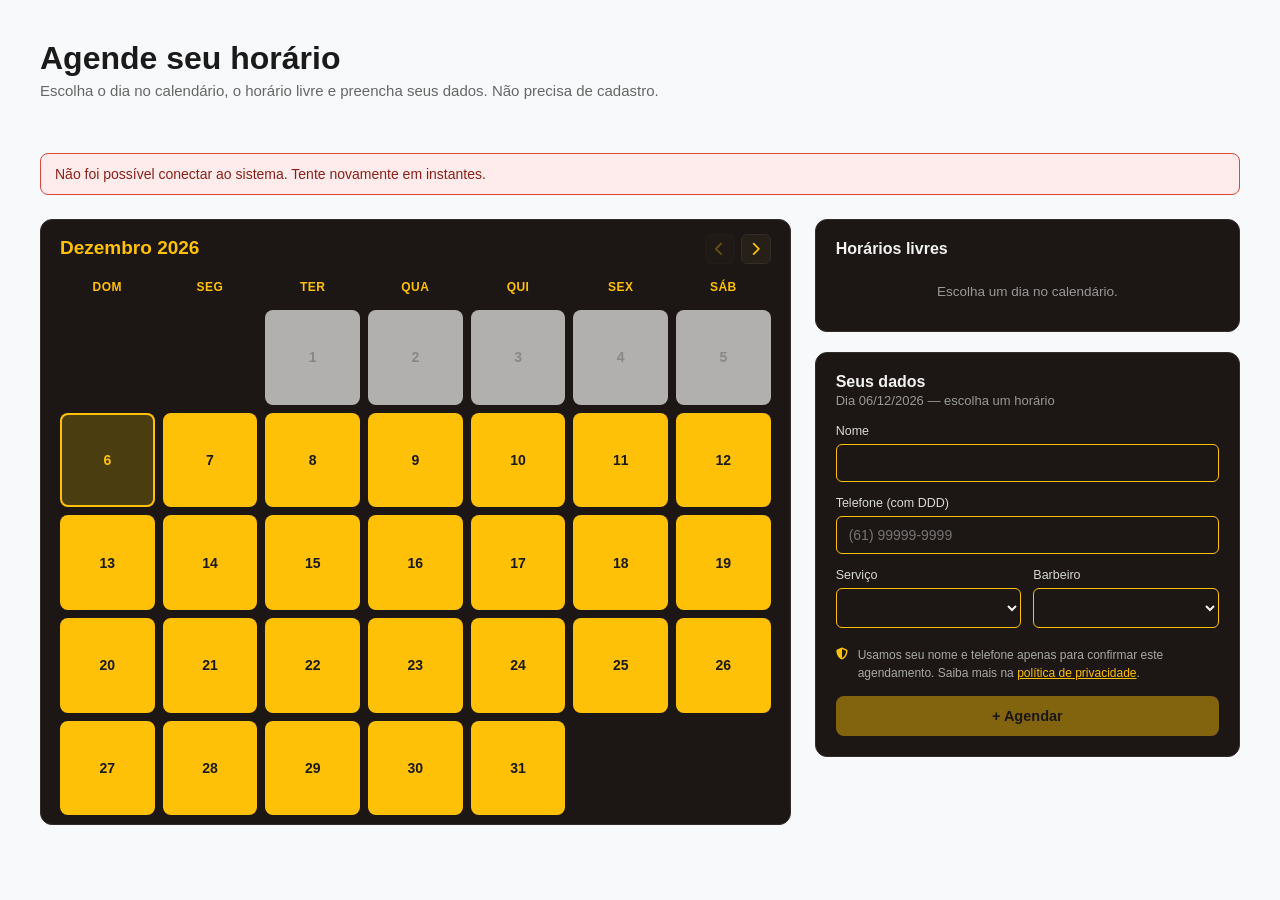
==== commit 1b47bce9: "Merge remote changes and resolve conflicts Co-authored-by: Copilot <223556219+Copilot@users.noreply." ====
--- a/Frontend/agendamento-cliente.html
+++ b/Frontend/agendamento-cliente.html
@@ -1,424 +1,601 @@
 <!doctype html>
 <html lang="pt-BR">
-<head>
+  <head>
     <meta charset="UTF-8" />
     <meta name="viewport" content="width=device-width, initial-scale=1.0" />
     <link
-            rel="stylesheet"
-            href="https://cdnjs.cloudflare.com/ajax/libs/font-awesome/6.4.0/css/all.min.css"
+      rel="stylesheet"
+      href="https://cdnjs.cloudflare.com/ajax/libs/font-awesome/6.4.0/css/all.min.css"
     />
     <link rel="stylesheet" href="css/style.css" />
     <title>Agendar horário - Barber Control</title>
 
     <style>
-        /* Ajuste  que só existe na página pública do cliente */
-        .nav-mes {
-            display: flex;
-            gap: 6px;
-        }
-
-        .nav-btn {
-            background: #262019;
-            color: #ffc107;
-            border: 1px solid #332d29;
-            border-radius: 6px;
-            width: 30px;
-            height: 30px;
-            cursor: pointer;
-            font-size: 14px;
-        }
-
-        .nav-btn:disabled {
-            opacity: 0.35;
-            cursor: not-allowed;
-        }
-
-        .day-cell.past {
-            cursor: not-allowed;
-        }
-
-        .day-cell.past:hover {
-            filter: none;
-        }
-
-        .chips {
-            display: grid;
-            grid-template-columns: repeat(auto-fill, minmax(72px, 1fr));
-            gap: 8px;
-        }
-
-        .chip {
-            background: #1c1714;
-            border: 1px solid #ffc107;
-            color: #ffc107;
-            border-radius: 8px;
-            padding: 9px 0;
-            font-size: 13.5px;
-            font-weight: 700;
-            cursor: pointer;
-            transition: background-color 0.15s ease;
-        }
-
-        .chip:hover {
-            background: #332d29;
-        }
-
-        .chip.selecionado {
-            background: #ffc107;
-            color: #1a1a1a;
-        }
-
-        .btn-agendar:disabled {
-            opacity: 0.45;
-            cursor: not-allowed;
-        }
-
-        .aviso-lgpd {
-            display: flex;
-            gap: 10px;
-            font-size: 12px;
-            color: #a8a8a8;
-            line-height: 1.5;
-            margin: 4px 0 14px;
-        }
-
-        .aviso-lgpd i {
-            color: #ffc107;
-            margin-top: 2px;
-        }
-
-        .aviso-lgpd a {
-            color: #ffc107;
-        }
-
-        .mensagem {
-            display: none;
-            border-radius: 8px;
-            padding: 12px 14px;
-            font-size: 14px;
-        }
-
-        .mensagem.visivel {
-            display: block;
-        }
-
-        .mensagem.ok {
-            background: #fff6d6;
-            border: 1px solid #ffc107;
-            color: #5c4500;
-        }
-
-        .mensagem.erro {
-            background: #fdeceb;
-            border: 1px solid #dc463c;
-            color: #8a2019;
-        }
+      /* Ajuste  que só existe na página pública do cliente */
+      .nav-mes {
+        display: flex;
+        gap: 6px;
+      }
+
+      .nav-btn {
+        background: #262019;
+        color: #ffc107;
+        border: 1px solid #332d29;
+        border-radius: 6px;
+        width: 30px;
+        height: 30px;
+        cursor: pointer;
+        font-size: 14px;
+      }
+
+      .nav-btn:disabled {
+        opacity: 0.35;
+        cursor: not-allowed;
+      }
+
+      .day-cell.past {
+        cursor: not-allowed;
+      }
+
+      .day-cell.past:hover {
+        filter: none;
+      }
+
+      .chips {
+        display: grid;
+        grid-template-columns: repeat(auto-fill, minmax(72px, 1fr));
+        gap: 8px;
+      }
+
+      .chip {
+        background: #1c1714;
+        border: 1px solid #ffc107;
+        color: #ffc107;
+        border-radius: 8px;
+        padding: 9px 0;
+        font-size: 13.5px;
+        font-weight: 700;
+        cursor: pointer;
+        transition: background-color 0.15s ease;
+      }
+
+      .chip:hover {
+        background: #332d29;
+      }
+
+      .chip.selecionado {
+        background: #ffc107;
+        color: #1a1a1a;
+      }
+
+      .btn-agendar:disabled {
+        opacity: 0.45;
+        cursor: not-allowed;
+      }
+
+      .aviso-lgpd {
+        display: flex;
+        gap: 10px;
+        font-size: 12px;
+        color: #a8a8a8;
+        line-height: 1.5;
+        margin: 4px 0 14px;
+      }
+
+      .aviso-lgpd i {
+        color: #ffc107;
+        margin-top: 2px;
+      }
+
+      .aviso-lgpd a {
+        color: #ffc107;
+      }
+
+      .mensagem {
+        display: none;
+        border-radius: 8px;
+        padding: 12px 14px;
+        font-size: 14px;
+      }
+
+      .mensagem.visivel {
+        display: block;
+      }
+
+      .mensagem.ok {
+        background: #fff6d6;
+        border: 1px solid #ffc107;
+        color: #5c4500;
+      }
+
+      .mensagem.erro {
+        background: #fdeceb;
+        border: 1px solid #dc463c;
+        color: #8a2019;
+      }
     </style>
-</head>
-<body>
-<main class="main-content">
-    <div class="conteudo-agendamento">
+  </head>
+  <body>
+    <main class="main-content">
+      <div class="conteudo-agendamento">
         <div class="welcome-header">
-            <h1>Agende seu horário</h1>
-            <p>
-                Escolha o dia no calendário, o horário livre e preencha seus dados.
-                Não precisa de cadastro.
-            </p>
+          <h1>Agende seu horário</h1>
+          <p>
+            Escolha o dia no calendário, o horário livre e preencha seus dados.
+            Não precisa de cadastro.
+          </p>
         </div>
 
-        <!-- Bloco de exibição dos dados da barbearia (foto e endereço) -->
-        <div id="barbearia-info" style="display:none; margin-bottom: 16px; color:#f2f2f2">
-            <img id="barbearia-foto" alt="Foto da barbearia" style="max-width:320px; border-radius:12px; display:block; margin-bottom:8px" />
-            <p id="barbearia-endereco"></p>
+        <div
+          id="barbearia-info"
+          style="display: none; margin-bottom: 16px; color: #f2f2f2"
+        >
+          <img
+            id="barbearia-foto"
+            alt="Foto da barbearia"
+            style="max-width: 320px; border-radius: 12px; display: block; margin-bottom: 8px"
+          />
+          <p id="barbearia-endereco"></p>
         </div>
 
         <div class="mensagem" id="mensagem"></div>
 
         <div class="agendamento-grid">
-            <div class="calendario">
-                <div class="calendario-header">
-                    <h2 id="mes-titulo"></h2>
-                    <div class="nav-mes">
-                        <button
-                                type="button"
-                                class="nav-btn"
-                                id="btn-mes-anterior"
-                                aria-label="Mês anterior"
-                        >
-                            <i class="fa-solid fa-chevron-left"></i>
-                        </button>
-                        <button
-                                type="button"
-                                class="nav-btn"
-                                id="btn-mes-seguinte"
-                                aria-label="Próximo mês"
-                        >
-                            <i class="fa-solid fa-chevron-right"></i>
-                        </button>
-                    </div>
+          <div class="calendario">
+            <div class="calendario-header">
+              <h2 id="mes-titulo"></h2>
+              <div class="nav-mes">
+                <button
+                  type="button"
+                  class="nav-btn"
+                  id="btn-mes-anterior"
+                  aria-label="Mês anterior"
+                >
+                  <i class="fa-solid fa-chevron-left"></i>
+                </button>
+                <button
+                  type="button"
+                  class="nav-btn"
+                  id="btn-mes-seguinte"
+                  aria-label="Próximo mês"
+                >
+                  <i class="fa-solid fa-chevron-right"></i>
+                </button>
+              </div>
+            </div>
+
+            <div class="calendario-grid" id="calendario"></div>
+          </div>
+
+          <div class="coluna-lateral">
+            <div class="agenda-do-dia">
+              <h3 id="horarios-titulo">Horários livres</h3>
+              <div id="horarios-lista">
+                <p class="agenda-vazia">Escolha um dia no calendário.</p>
+              </div>
+            </div>
+
+            <div class="novo-agendamento">
+              <h3>Seus dados</h3>
+              <p class="subtitulo" id="resumo-label">
+                Escolha um dia e um horário
+              </p>
+
+              <form id="form-agendamento" novalidate>
+                <div class="campo">
+                  <label for="nome">Nome</label>
+                  <input
+                    type="text"
+                    id="nome"
+                    maxlength="100"
+                    autocomplete="name"
+                  />
                 </div>
 
-                <div class="calendario-grid" id="calendario"></div>
-            </div>
-
-            <div class="coluna-lateral">
-                <div class="agenda-do-dia">
-                    <h3 id="horarios-titulo">Horários livres</h3>
-                    <div id="horarios-lista">
-                        <p class="agenda-vazia">Escolha um dia no calendário.</p>
-                    </div>
+                <div class="campo">
+                  <label for="telefone">Telefone (com DDD)</label>
+                  <input
+                    type="tel"
+                    id="telefone"
+                    placeholder="(61) 99999-9999"
+                    autocomplete="tel"
+                  />
                 </div>
 
-                <div class="novo-agendamento">
-                    <h3>Seus dados</h3>
-                    <p class="subtitulo" id="resumo-label">Escolha um dia e um horário</p>
-
-                    <form id="form-agendamento" novalidate>
-                        <div class="campo">
-                            <label for="nome">Nome</label>
-                            <input type="text" id="nome" maxlength="100" autocomplete="name" />
-                        </div>
-
-                        <div class="campo">
-                            <label for="telefone">Telefone (com DDD)</label>
-                            <input
-                                    type="tel"
-                                    id="telefone"
-                                    placeholder="(61) 99999-9999"
-                                    autocomplete="tel"
-                            />
-                        </div>
-
-                        <div class="campo-linha">
-                            <div class="campo">
-                                <label for="servico">Serviço</label>
-                                <select id="servico"></select>
-                            </div>
-                            <div class="campo">
-                                <label for="barbeiro">Barbeiro</label>
-                                <select id="barbeiro"></select>
-                            </div>
-                        </div>
-
-                        <p class="aviso-lgpd">
-                            <i class="fa-solid fa-shield-halved"></i>
-                            <span>
+                <div class="campo-linha">
+                  <div class="campo">
+                    <label for="servico">Serviço</label>
+                    <select id="servico"></select>
+                  </div>
+                  <div class="campo">
+                    <label for="barbeiro">Barbeiro</label>
+                    <select id="barbeiro"></select>
+                  </div>
+                </div>
+
+                <p class="aviso-lgpd">
+                  <i class="fa-solid fa-shield-halved"></i>
+                  <span>
                     Usamos seu nome e telefone apenas para confirmar este
                     agendamento. Saiba mais na
-                    <a href="politica-privacidade.html?origem=cliente" target="_blank">política de privacidade</a>.
+                    <a
+                      href="politica-privacidade.html?origem=cliente"
+                      target="_blank"
+                      >política de privacidade</a
+                    >.
                   </span>
-                        </p>
-
-                        <button type="submit" class="btn-agendar" id="btn-agendar" disabled>
-                            + Agendar
-                        </button>
-                    </form>
-                </div>
+                </p>
+
+                <button
+                  type="submit"
+                  class="btn-agendar"
+                  id="btn-agendar"
+                  disabled
+                >
+                  + Agendar
+                </button>
+              </form>
             </div>
+          </div>
         </div>
-    </div>
-</main>
-
-<script>
-    const API = "http://localhost:8080/api/publico";
-    const MESES = [
-        "Janeiro", "Fevereiro", "Março", "Abril", "Maio", "Junho",
-        "Julho", "Agosto", "Setembro", "Outubro", "Novembro", "Dezembro",
-    ];
-    const DIAS = ["DOM", "SEG", "TER", "QUA", "QUI", "SEX", "SÁB"];
-
-    const el = (id) => document.getElementById(id);
-    const selServico = el("servico");
-    const selBarbeiro = el("barbeiro");
-    const inpNome = el("nome");
-    const inpTelefone = el("telefone");
-    const btn = el("btn-agendar");
-    const msg = el("mensagem");
-
-    const hoje = new Date();
-    hoje.setHours(0, 0, 0, 0);
-
-    let anoAtual = hoje.getFullYear();
-    let mesAtual = hoje.getMonth();
-    let dataSelecionada = null; // "AAAA-MM-DD"
-    let horarioSelecionado = null; // "HH:MM"
-
-    function iso(ano, mes, dia) {
+      </div>
+    </main>
+
+    <script src="js/config.js"></script>
+    <script>
+      const API = `${window.API_BASE_URL}/api/publico`;
+      const MESES = [
+        "Janeiro",
+        "Fevereiro",
+        "Março",
+        "Abril",
+        "Maio",
+        "Junho",
+        "Julho",
+        "Agosto",
+        "Setembro",
+        "Outubro",
+        "Novembro",
+        "Dezembro",
+      ];
+      const DIAS = ["DOM", "SEG", "TER", "QUA", "QUI", "SEX", "SÁB"];
+
+      const el = (id) => document.getElementById(id);
+      const selServico = el("servico");
+      const selBarbeiro = el("barbeiro");
+      const inpNome = el("nome");
+      const inpTelefone = el("telefone");
+      const btn = el("btn-agendar");
+      const msg = el("mensagem");
+
+      const hoje = new Date();
+      hoje.setHours(0, 0, 0, 0);
+
+      let anoAtual = hoje.getFullYear();
+      let mesAtual = hoje.getMonth();
+      let dataSelecionada = null; // "AAAA-MM-DD"
+      let horarioSelecionado = null; // "HH:MM"
+
+      function iso(ano, mes, dia) {
         return `${ano}-${String(mes + 1).padStart(2, "0")}-${String(dia).padStart(2, "0")}`;
-    }
-
-    function formatarDataBr(dataIso) {
+      }
+
+      function formatarDataBr(dataIso) {
         return dataIso.split("-").reverse().join("/");
-    }
-
-    function mostrarMensagem(texto, tipo) {
+      }
+
+      function mostrarMensagem(texto, tipo) {
         msg.textContent = texto;
         msg.className = "mensagem visivel " + tipo;
         msg.scrollIntoView({ behavior: "smooth", block: "center" });
-    }
-
-    function limparMensagem() {
+      }
+
+      function limparMensagem() {
         msg.className = "mensagem";
-    }
-
-    function atualizarResumo() {
+      }
+
+      function atualizarResumo() {
         const label = el("resumo-label");
         if (!dataSelecionada) {
-            label.textContent = "Escolha um dia e um horário";
+          label.textContent = "Escolha um dia e um horário";
         } else if (!horarioSelecionado) {
-            label.textContent = `Dia ${formatarDataBr(dataSelecionada)} — escolha um horário`;
+          label.textContent = `Dia ${formatarDataBr(dataSelecionada)} — escolha um horário`;
         } else {
-            label.textContent = `Dia ${formatarDataBr(dataSelecionada)} às ${horarioSelecionado}`;
+          label.textContent = `Dia ${formatarDataBr(dataSelecionada)} às ${horarioSelecionado}`;
         }
 
         const ok =
-            dataSelecionada &&
-            horarioSelecionado &&
-            inpNome.value.trim().length > 1 &&
-            inpTelefone.value.replace(/\D/g, "").length >= 10;
+          dataSelecionada &&
+          horarioSelecionado &&
+          inpNome.value.trim().length > 1 &&
+          inpTelefone.value.replace(/\D/g, "").length >= 10;
         btn.disabled = !ok;
-    }
-
-    /*  Calendário  */
-    function renderCalendario() {
+      }
+
+      /*  Calendário  */
+      function renderCalendario() {
         const grid = el("calendario");
         grid.innerHTML = "";
 
         DIAS.forEach((nome) => {
-            const d = document.createElement("div");
-            d.className = "day-name";
-            d.textContent = nome;
-            grid.appendChild(d);
+          const d = document.createElement("div");
+          d.className = "day-name";
+          d.textContent = nome;
+          grid.appendChild(d);
         });
 
         const primeiroDiaSemana = new Date(anoAtual, mesAtual, 1).getDay();
         const totalDias = new Date(anoAtual, mesAtual + 1, 0).getDate();
 
         for (let i = 0; i < primeiroDiaSemana; i++) {
-            const vazio = document.createElement("div");
-            vazio.className = "day-cell empty";
-            grid.appendChild(vazio);
+          const vazio = document.createElement("div");
+          vazio.className = "day-cell empty";
+          grid.appendChild(vazio);
         }
 
         for (let dia = 1; dia <= totalDias; dia++) {
-            const celula = document.createElement("button");
-            celula.type = "button";
-            celula.className = "day-cell";
-            celula.textContent = dia;
-
-            const dataIso = iso(anoAtual, mesAtual, dia);
-            if (new Date(anoAtual, mesAtual, dia) < hoje) {
-                celula.classList.add("past");
-                celula.disabled = true;
-            }
-            if (dataIso === dataSelecionada) {
-                celula.classList.add("selected");
-            }
-            celula.addEventListener("click", () => selecionarDia(dataIso));
-            grid.appendChild(celula);
+          const celula = document.createElement("button");
+          celula.type = "button";
+          celula.className = "day-cell";
+          celula.textContent = dia;
+
+          const dataIso = iso(anoAtual, mesAtual, dia);
+          if (new Date(anoAtual, mesAtual, dia) < hoje) {
+            celula.classList.add("past");
+            celula.disabled = true;
+          }
+          if (dataIso === dataSelecionada) {
+            celula.classList.add("selected");
+          }
+          celula.addEventListener("click", () => selecionarDia(dataIso));
+          grid.appendChild(celula);
         }
 
         el("mes-titulo").textContent = `${MESES[mesAtual]} ${anoAtual}`;
         el("btn-mes-anterior").disabled =
-            anoAtual === hoje.getFullYear() && mesAtual === hoje.getMonth();
-    }
-
-    function mudarMes(delta) {
+          anoAtual === hoje.getFullYear() && mesAtual === hoje.getMonth();
+      }
+
+      function mudarMes(delta) {
         mesAtual += delta;
-        if (mesAtual < 0) { mesAtual = 11; anoAtual--; }
-        if (mesAtual > 11) { mesAtual = 0; anoAtual++; }
+        if (mesAtual < 0) {
+          mesAtual = 11;
+          anoAtual--;
+        }
+        if (mesAtual > 11) {
+          mesAtual = 0;
+          anoAtual++;
+        }
         renderCalendario();
-    }
-
-    function selecionarDia(dataIso) {
+      }
+
+      function selecionarDia(dataIso) {
         dataSelecionada = dataIso;
         horarioSelecionado = null;
         renderCalendario();
         carregarHorarios();
         atualizarResumo();
-    }
-
-    /*  Carrega os dados visuais da barbearia do barbeiro selecionado  */
-    async function carregarBarbearia() {
+      }
+
+      async function carregarBarbearia() {
         const info = el("barbearia-info");
         info.style.display = "none";
         if (!selBarbeiro.value) return;
+
         try {
-            const res = await fetch(`${API}/barbearia?barbeiroId=${selBarbeiro.value}`);
-            if (!res.ok) return;
-            const dados = await res.json();
-            el("barbearia-foto").style.display = dados.foto ? "block" : "none";
-            if (dados.foto) el("barbearia-foto").src = dados.foto;
-            el("barbearia-endereco").textContent = dados.endereco ? `📍 ${dados.endereco}` : "";
-            info.style.display = dados.foto || dados.endereco ? "block" : "none";
-        } catch (e) {}
-    }
-
-    /*  Horários livres  */
-    async function carregarHorarios() {
+          const resposta = await fetch(
+            `${API}/barbearia?barbeiroId=${encodeURIComponent(selBarbeiro.value)}`,
+          );
+          if (!resposta.ok) {
+            throw new Error("Não foi possível carregar os dados da barbearia.");
+          }
+
+          const dados = await resposta.json();
+          const foto = el("barbearia-foto");
+          const endereco = el("barbearia-endereco");
+          foto.src = dados.foto || "";
+          foto.style.display = dados.foto ? "block" : "none";
+          endereco.textContent = dados.endereco ? `📍 ${dados.endereco}` : "";
+          info.style.display = dados.foto || dados.endereco ? "block" : "none";
+        } catch (erro) {
+          console.error(erro);
+        }
+      }
+
+      /*  Horários livres  */
+      async function carregarHorarios() {
         const lista = el("horarios-lista");
         horarioSelecionado = null;
         atualizarResumo();
 
         if (!selBarbeiro.value || !selServico.value) {
+          lista.innerHTML =
+            '<p class="agenda-vazia">Nenhum serviço ou barbeiro disponível no momento.</p>';
+          return;
+        }
+
+        if (!dataSelecionada) {
+          lista.innerHTML =
+            '<p class="agenda-vazia">Escolha um dia no calendário.</p>';
+          return;
+        }
+
+        el("horarios-titulo").textContent =
+          `Horários livres em ${formatarDataBr(dataSelecionada).slice(0, 5)}`;
+
+        try {
+          const res = await fetch(
+            `${API}/horarios?barbeiroId=${selBarbeiro.value}&servicoId=${selServico.value}&data=${dataSelecionada}`,
+          );
+          const dados = await res.json();
+          const horarios = Array.isArray(dados)
+            ? dados.filter(
+                (horario) =>
+                  new Date(`${dataSelecionada}T${horario}:00`) > new Date(),
+              )
+            : [];
+
+          lista.innerHTML = "";
+          if (!res.ok || horarios.length === 0) {
             lista.innerHTML =
-                '<p class="agenda-vazia">Nenhum serviço ou barbeiro disponível no momento.</p>';
+              '<p class="agenda-vazia">Nenhum horário livre nesse dia. Tente outra data.</p>';
             return;
-        }
-
-        if (!dataSelecionada) {
-            lista.innerHTML = '<p class="agenda-vazia">Escolha um dia no calendário.</p>';
-            return;
-        }
-
-        el("horarios-titulo").textContent =
-            `Horários livres em ${formatarDataBr(dataSelecionada).slice(0, 5)}`;
-
-        try {
-            const res = await fetch(
-                `${API}/horarios?barbeiroId=${selBarbeiro.value}&servicoId=${selServico.value}&data=${dataSelecionada}`
-            );
-            const dados = await res.json();
-            // Filtra os horários que já passaram se o dia selecionado for hoje
-            const horarios = Array.isArray(dados) ? dados.filter((h) => new Date(`${dataSelecionada}T${h}:00`) > new Date()) : [];
-
-            lista.innerHTML = "";
-            if (!res.ok || horarios.length === 0) {
-                lista.innerHTML =
-                    '<p class="agenda-vazia">Nenhum horário livre nesse dia. Tente outra data.</p>';
-                return;
-            }
-
-            const chips = document.createElement("div");
-            chips.className = "chips";
-            horarios.forEach((h) => {
-                const chip = document.createElement("button");
-                chip.type = "button";
-                chip.className = "chip";
-                chip.textContent = h;
-                chip.addEventListener("click", () => {
-                    chips.querySelectorAll(".chip").forEach((c) => c.classList.remove("selecionado"));
-                    chip.classList.add("selecionado");
-                    horarioSelecionado = h;
-                    atualizarResumo();
-                });
-                chips.appendChild(chip);
+          }
+
+          const chips = document.createElement("div");
+          chips.className = "chips";
+          horarios.forEach((h) => {
+            const chip = document.createElement("button");
+            chip.type = "button";
+            chip.className = "chip";
+            chip.textContent = h;
+            chip.addEventListener("click", () => {
+              chips
+                .querySelectorAll(".chip")
+                .forEach((c) => c.classList.remove("selecionado"));
+              chip.classList.add("selecionado");
+              horarioSelecionado = h;
+              atualizarResumo();
             });
-            lista.appendChild(chips);
+            chips.appendChild(chip);
+          });
+          lista.appendChild(chips);
         } catch (e) {
-            lista.innerHTML = '<p class="agenda-vazia">Erro ao carregar horários.</p>';
-        }
-    }
-
-    /*  Opções de serviços e barbeiros */
-    function preencherSelect(select, itens, rotulo) {
+          lista.innerHTML =
+            '<p class="agenda-vazia">Erro ao carregar horários.</p>';
+        }
+      }
+
+      /*  Opções de serviços e barbeiros */
+      function preencherSelect(select, itens, rotulo) {
         select.innerHTML = "";
         itens.forEach((item) => {
-            const opt = document.createElement("option");
-            opt.value = item.id;
-            opt.textContent = rotulo(item);
-            select.appendChild(opt);
+          const opt = document.createElement("option");
+          opt.value = item.id;
+          opt.textContent = rotulo(item);
+          select.appendChild(opt);
         });
-    }
-
-    async function carregarOpcoes() {+      }
+
+      async function carregarOpcoes() {
+        try {
+          const rb = await fetch(`${API}/barbeiros`);
+          const barbeiros = await rb.json();
+          preencherSelect(
+            selBarbeiro,
+            barbeiros,
+            (b) => `${b.nome} — ${b.barbearia}`,
+          );
+          await carregarServicosDoBarbeiro();
+          await carregarBarbearia();
+          carregarHorarios();
+        } catch (e) {
+          mostrarMensagem(
+            "Não foi possível conectar ao sistema. Tente novamente em instantes.",
+            "erro",
+          );
+        }
+      }
+
+      async function carregarServicosDoBarbeiro() {
+        if (!selBarbeiro.value) {
+          selServico.innerHTML = "";
+          return;
+        }
+        const resposta = await fetch(
+          `${API}/servicos?barbeiroId=${encodeURIComponent(selBarbeiro.value)}`,
+        );
+        if (!resposta.ok) {
+          throw new Error("Não foi possível carregar os serviços do barbeiro.");
+        }
+        const servicos = await resposta.json();
+        preencherSelect(selServico, servicos, (s) => {
+          const preco = Number(s.valor).toFixed(2).replace(".", ",");
+          return `${s.nome} — R$ ${preco} (${s.duracaoMinutos} min)`;
+        });
+      }
+
+      /*  Agendar  */
+      async function agendar(evento) {
+        evento.preventDefault();
+        limparMensagem();
+        btn.disabled = true;
+        btn.textContent = "Confirmando...";
+
+        try {
+          const res = await fetch(`${API}/agendar`, {
+            method: "POST",
+            headers: { "Content-Type": "application/json" },
+            body: JSON.stringify({
+              barbeiroId: Number(selBarbeiro.value),
+              servicoId: Number(selServico.value),
+              clienteNome: inpNome.value.trim(),
+              clienteTelefone: inpTelefone.value,
+              dataHora: `${dataSelecionada}T${horarioSelecionado}:00`,
+            }),
+          });
+          const dados = await res.json();
+
+          if (res.ok) {
+            mostrarMensagem(
+              `Agendamento confirmado para ${formatarDataBr(dataSelecionada)} às ${horarioSelecionado}. Até lá!`,
+              "ok",
+            );
+            inpNome.value = "";
+            inpTelefone.value = "";
+          } else {
+            mostrarMensagem(dados.erro || "Não foi possível agendar.", "erro");
+          }
+        } catch (e) {
+          mostrarMensagem("Erro de conexão. Tente novamente.", "erro");
+        } finally {
+          btn.textContent = "+ Agendar";
+          carregarHorarios(); // atualiza a lista: o horário escolhido some
+        }
+      }
+
+      /*  Eventos  */
+      el("btn-mes-anterior").addEventListener("click", () => mudarMes(-1));
+      el("btn-mes-seguinte").addEventListener("click", () => mudarMes(1));
+      selServico.addEventListener("change", carregarHorarios);
+      selBarbeiro.addEventListener("change", async () => {
+        try {
+          await carregarServicosDoBarbeiro();
+          await carregarBarbearia();
+          carregarHorarios();
+        } catch (e) {
+          mostrarMensagem(
+            "Não foi possível carregar os serviços deste barbeiro.",
+            "erro",
+          );
+        }
+      });
+      inpNome.addEventListener("input", atualizarResumo);
+
+      // máscara simples de telefone: (61) 99999-9999
+      inpTelefone.addEventListener("input", () => {
+        let d = inpTelefone.value.replace(/\D/g, "").slice(0, 11);
+        if (d.length > 6) {
+          const corte = d.length > 10 ? 7 : 6;
+          d = `(${d.slice(0, 2)}) ${d.slice(2, corte)}-${d.slice(corte)}`;
+        } else if (d.length > 2) {
+          d = `(${d.slice(0, 2)}) ${d.slice(2)}`;
+        }
+        inpTelefone.value = d;
+        atualizarResumo();
+      });
+
+      el("form-agendamento").addEventListener("submit", agendar);
+
+      /*  Início  */
+      dataSelecionada = iso(
+        hoje.getFullYear(),
+        hoje.getMonth(),
+        hoje.getDate(),
+      );
+      renderCalendario();
+      atualizarResumo();
+      carregarOpcoes();
+    </script>
+  </body>
+</html>
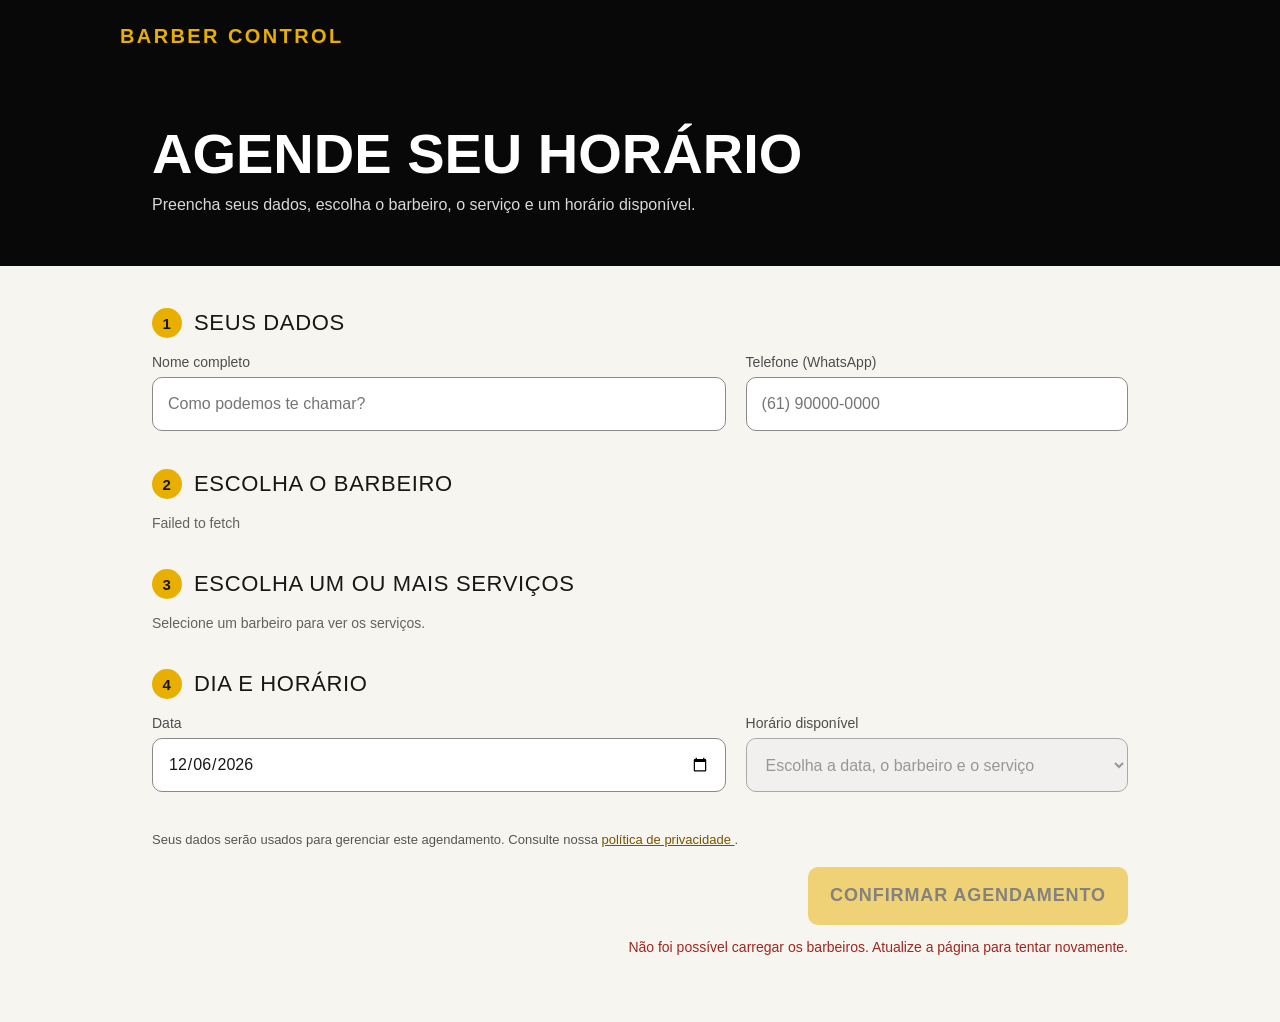
==== commit e0500112: "Nova tela de agendamento + Config do perfil" ====
--- a/Frontend/agendamento-cliente.html
+++ b/Frontend/agendamento-cliente.html
@@ -3,599 +3,108 @@
   <head>
     <meta charset="UTF-8" />
     <meta name="viewport" content="width=device-width, initial-scale=1.0" />
-    <link
-      rel="stylesheet"
-      href="https://cdnjs.cloudflare.com/ajax/libs/font-awesome/6.4.0/css/all.min.css"
+    <meta
+      name="description"
+      content="Escolha seu barbeiro, serviço e horário para agendar na barbearia."
     />
-    <link rel="stylesheet" href="css/style.css" />
-    <title>Agendar horário - Barber Control</title>
-
-    <style>
-      /* Ajuste  que só existe na página pública do cliente */
-      .nav-mes {
-        display: flex;
-        gap: 6px;
-      }
-
-      .nav-btn {
-        background: #262019;
-        color: #ffc107;
-        border: 1px solid #332d29;
-        border-radius: 6px;
-        width: 30px;
-        height: 30px;
-        cursor: pointer;
-        font-size: 14px;
-      }
-
-      .nav-btn:disabled {
-        opacity: 0.35;
-        cursor: not-allowed;
-      }
-
-      .day-cell.past {
-        cursor: not-allowed;
-      }
-
-      .day-cell.past:hover {
-        filter: none;
-      }
-
-      .chips {
-        display: grid;
-        grid-template-columns: repeat(auto-fill, minmax(72px, 1fr));
-        gap: 8px;
-      }
-
-      .chip {
-        background: #1c1714;
-        border: 1px solid #ffc107;
-        color: #ffc107;
-        border-radius: 8px;
-        padding: 9px 0;
-        font-size: 13.5px;
-        font-weight: 700;
-        cursor: pointer;
-        transition: background-color 0.15s ease;
-      }
-
-      .chip:hover {
-        background: #332d29;
-      }
-
-      .chip.selecionado {
-        background: #ffc107;
-        color: #1a1a1a;
-      }
-
-      .btn-agendar:disabled {
-        opacity: 0.45;
-        cursor: not-allowed;
-      }
-
-      .aviso-lgpd {
-        display: flex;
-        gap: 10px;
-        font-size: 12px;
-        color: #a8a8a8;
-        line-height: 1.5;
-        margin: 4px 0 14px;
-      }
-
-      .aviso-lgpd i {
-        color: #ffc107;
-        margin-top: 2px;
-      }
-
-      .aviso-lgpd a {
-        color: #ffc107;
-      }
-
-      .mensagem {
-        display: none;
-        border-radius: 8px;
-        padding: 12px 14px;
-        font-size: 14px;
-      }
-
-      .mensagem.visivel {
-        display: block;
-      }
-
-      .mensagem.ok {
-        background: #fff6d6;
-        border: 1px solid #ffc107;
-        color: #5c4500;
-      }
-
-      .mensagem.erro {
-        background: #fdeceb;
-        border: 1px solid #dc463c;
-        color: #8a2019;
-      }
-    </style>
+    <link rel="stylesheet" href="css/agendamento-cliente.css" />
+    <title>Agende seu horário</title>
   </head>
   <body>
-    <main class="main-content">
-      <div class="conteudo-agendamento">
-        <div class="welcome-header">
+    <div class="page">
+      <nav class="topbar" aria-label="Barbearia">
+        <a class="brand" href="home.html" id="nome-barbearia">Barber Control</a>
+      </nav>
+
+      <header class="hero">
+        <div class="hero-inner">
+          <div class="shop-info" id="barbearia-info" hidden>
+            <img id="barbearia-foto" alt="Foto da barbearia" hidden />
+            <p id="barbearia-endereco"></p>
+          </div>
           <h1>Agende seu horário</h1>
-          <p>
-            Escolha o dia no calendário, o horário livre e preencha seus dados.
-            Não precisa de cadastro.
-          </p>
+          <p>Preencha seus dados, escolha o barbeiro, o serviço e um horário disponível.</p>
         </div>
+      </header>
 
-        <div
-          id="barbearia-info"
-          style="display: none; margin-bottom: 16px; color: #f2f2f2"
-        >
-          <img
-            id="barbearia-foto"
-            alt="Foto da barbearia"
-            style="max-width: 320px; border-radius: 12px; display: block; margin-bottom: 8px"
-          />
-          <p id="barbearia-endereco"></p>
-        </div>
-
-        <div class="mensagem" id="mensagem"></div>
-
-        <div class="agendamento-grid">
-          <div class="calendario">
-            <div class="calendario-header">
-              <h2 id="mes-titulo"></h2>
-              <div class="nav-mes">
-                <button
-                  type="button"
-                  class="nav-btn"
-                  id="btn-mes-anterior"
-                  aria-label="Mês anterior"
-                >
-                  <i class="fa-solid fa-chevron-left"></i>
-                </button>
-                <button
-                  type="button"
-                  class="nav-btn"
-                  id="btn-mes-seguinte"
-                  aria-label="Próximo mês"
-                >
-                  <i class="fa-solid fa-chevron-right"></i>
-                </button>
+      <main>
+        <form id="booking-form" class="booking-form">
+          <fieldset class="booking-step">
+            <legend><span class="step-number">1</span> Seus dados</legend>
+            <div class="customer-fields">
+              <div class="field">
+                <label for="nome">Nome completo</label>
+                <input
+                  id="nome"
+                  name="nome"
+                  type="text"
+                  placeholder="Como podemos te chamar?"
+                  minlength="2"
+                  maxlength="100"
+                  autocomplete="name"
+                  required
+                />
+              </div>
+              <div class="field">
+                <label for="telefone">Telefone (WhatsApp)</label>
+                <input
+                  id="telefone"
+                  name="telefone"
+                  type="tel"
+                  placeholder="(61) 90000-0000"
+                  maxlength="15"
+                  autocomplete="tel"
+                  required
+                />
               </div>
             </div>
+          </fieldset>
 
-            <div class="calendario-grid" id="calendario"></div>
-          </div>
+          <fieldset class="booking-step">
+            <legend><span class="step-number">2</span> Escolha o barbeiro</legend>
+            <div class="barber-options" id="barbeiros">
+              <p class="loading-message">Carregando barbeiros...</p>
+            </div>
+          </fieldset>
 
-          <div class="coluna-lateral">
-            <div class="agenda-do-dia">
-              <h3 id="horarios-titulo">Horários livres</h3>
-              <div id="horarios-lista">
-                <p class="agenda-vazia">Escolha um dia no calendário.</p>
+          <fieldset class="booking-step">
+            <legend><span class="step-number">3</span> Escolha um ou mais serviços</legend>
+            <div class="service-options" id="servicos">
+              <p class="loading-message">Selecione um barbeiro para ver os serviços.</p>
+            </div>
+          </fieldset>
+
+          <fieldset class="booking-step">
+            <legend><span class="step-number">4</span> Dia e horário</legend>
+            <div class="date-fields">
+              <div class="field">
+                <label for="data">Data</label>
+                <input id="data" name="data" type="date" required />
+              </div>
+              <div class="field">
+                <label for="hora">Horário disponível</label>
+                <select id="hora" name="hora" required disabled>
+                  <option value="">Escolha a data, o barbeiro e o serviço</option>
+                </select>
               </div>
             </div>
+          </fieldset>
 
-            <div class="novo-agendamento">
-              <h3>Seus dados</h3>
-              <p class="subtitulo" id="resumo-label">
-                Escolha um dia e um horário
-              </p>
-
-              <form id="form-agendamento" novalidate>
-                <div class="campo">
-                  <label for="nome">Nome</label>
-                  <input
-                    type="text"
-                    id="nome"
-                    maxlength="100"
-                    autocomplete="name"
-                  />
-                </div>
-
-                <div class="campo">
-                  <label for="telefone">Telefone (com DDD)</label>
-                  <input
-                    type="tel"
-                    id="telefone"
-                    placeholder="(61) 99999-9999"
-                    autocomplete="tel"
-                  />
-                </div>
-
-                <div class="campo-linha">
-                  <div class="campo">
-                    <label for="servico">Serviço</label>
-                    <select id="servico"></select>
-                  </div>
-                  <div class="campo">
-                    <label for="barbeiro">Barbeiro</label>
-                    <select id="barbeiro"></select>
-                  </div>
-                </div>
-
-                <p class="aviso-lgpd">
-                  <i class="fa-solid fa-shield-halved"></i>
-                  <span>
-                    Usamos seu nome e telefone apenas para confirmar este
-                    agendamento. Saiba mais na
-                    <a
-                      href="politica-privacidade.html?origem=cliente"
-                      target="_blank"
-                      >política de privacidade</a
-                    >.
-                  </span>
-                </p>
-
-                <button
-                  type="submit"
-                  class="btn-agendar"
-                  id="btn-agendar"
-                  disabled
-                >
-                  + Agendar
-                </button>
-              </form>
-            </div>
+          <div class="form-footer">
+            <p class="privacy-notice">
+              Seus dados serão usados para gerenciar este agendamento.
+              Consulte nossa
+              <a href="politica-privacidade.html?origem=cliente" target="_blank" rel="noopener">
+                política de privacidade
+              </a>.
+            </p>
+            <button type="submit" id="btn-agendar" disabled>Confirmar agendamento</button>
+            <p id="form-message" role="status" aria-live="polite"></p>
           </div>
-        </div>
-      </div>
-    </main>
-
+        </form>
+      </main>
+    </div>
     <script src="js/config.js"></script>
-    <script>
-      const API = `${window.API_BASE_URL}/api/publico`;
-      const MESES = [
-        "Janeiro",
-        "Fevereiro",
-        "Março",
-        "Abril",
-        "Maio",
-        "Junho",
-        "Julho",
-        "Agosto",
-        "Setembro",
-        "Outubro",
-        "Novembro",
-        "Dezembro",
-      ];
-      const DIAS = ["DOM", "SEG", "TER", "QUA", "QUI", "SEX", "SÁB"];
-
-      const el = (id) => document.getElementById(id);
-      const selServico = el("servico");
-      const selBarbeiro = el("barbeiro");
-      const inpNome = el("nome");
-      const inpTelefone = el("telefone");
-      const btn = el("btn-agendar");
-      const msg = el("mensagem");
-
-      const hoje = new Date();
-      hoje.setHours(0, 0, 0, 0);
-
-      let anoAtual = hoje.getFullYear();
-      let mesAtual = hoje.getMonth();
-      let dataSelecionada = null; // "AAAA-MM-DD"
-      let horarioSelecionado = null; // "HH:MM"
-
-      function iso(ano, mes, dia) {
-        return `${ano}-${String(mes + 1).padStart(2, "0")}-${String(dia).padStart(2, "0")}`;
-      }
-
-      function formatarDataBr(dataIso) {
-        return dataIso.split("-").reverse().join("/");
-      }
-
-      function mostrarMensagem(texto, tipo) {
-        msg.textContent = texto;
-        msg.className = "mensagem visivel " + tipo;
-        msg.scrollIntoView({ behavior: "smooth", block: "center" });
-      }
-
-      function limparMensagem() {
-        msg.className = "mensagem";
-      }
-
-      function atualizarResumo() {
-        const label = el("resumo-label");
-        if (!dataSelecionada) {
-          label.textContent = "Escolha um dia e um horário";
-        } else if (!horarioSelecionado) {
-          label.textContent = `Dia ${formatarDataBr(dataSelecionada)} — escolha um horário`;
-        } else {
-          label.textContent = `Dia ${formatarDataBr(dataSelecionada)} às ${horarioSelecionado}`;
-        }
-
-        const ok =
-          dataSelecionada &&
-          horarioSelecionado &&
-          inpNome.value.trim().length > 1 &&
-          inpTelefone.value.replace(/\D/g, "").length >= 10;
-        btn.disabled = !ok;
-      }
-
-      /*  Calendário  */
-      function renderCalendario() {
-        const grid = el("calendario");
-        grid.innerHTML = "";
-
-        DIAS.forEach((nome) => {
-          const d = document.createElement("div");
-          d.className = "day-name";
-          d.textContent = nome;
-          grid.appendChild(d);
-        });
-
-        const primeiroDiaSemana = new Date(anoAtual, mesAtual, 1).getDay();
-        const totalDias = new Date(anoAtual, mesAtual + 1, 0).getDate();
-
-        for (let i = 0; i < primeiroDiaSemana; i++) {
-          const vazio = document.createElement("div");
-          vazio.className = "day-cell empty";
-          grid.appendChild(vazio);
-        }
-
-        for (let dia = 1; dia <= totalDias; dia++) {
-          const celula = document.createElement("button");
-          celula.type = "button";
-          celula.className = "day-cell";
-          celula.textContent = dia;
-
-          const dataIso = iso(anoAtual, mesAtual, dia);
-          if (new Date(anoAtual, mesAtual, dia) < hoje) {
-            celula.classList.add("past");
-            celula.disabled = true;
-          }
-          if (dataIso === dataSelecionada) {
-            celula.classList.add("selected");
-          }
-          celula.addEventListener("click", () => selecionarDia(dataIso));
-          grid.appendChild(celula);
-        }
-
-        el("mes-titulo").textContent = `${MESES[mesAtual]} ${anoAtual}`;
-        el("btn-mes-anterior").disabled =
-          anoAtual === hoje.getFullYear() && mesAtual === hoje.getMonth();
-      }
-
-      function mudarMes(delta) {
-        mesAtual += delta;
-        if (mesAtual < 0) {
-          mesAtual = 11;
-          anoAtual--;
-        }
-        if (mesAtual > 11) {
-          mesAtual = 0;
-          anoAtual++;
-        }
-        renderCalendario();
-      }
-
-      function selecionarDia(dataIso) {
-        dataSelecionada = dataIso;
-        horarioSelecionado = null;
-        renderCalendario();
-        carregarHorarios();
-        atualizarResumo();
-      }
-
-      async function carregarBarbearia() {
-        const info = el("barbearia-info");
-        info.style.display = "none";
-        if (!selBarbeiro.value) return;
-
-        try {
-          const resposta = await fetch(
-            `${API}/barbearia?barbeiroId=${encodeURIComponent(selBarbeiro.value)}`,
-          );
-          if (!resposta.ok) {
-            throw new Error("Não foi possível carregar os dados da barbearia.");
-          }
-
-          const dados = await resposta.json();
-          const foto = el("barbearia-foto");
-          const endereco = el("barbearia-endereco");
-          foto.src = dados.foto || "";
-          foto.style.display = dados.foto ? "block" : "none";
-          endereco.textContent = dados.endereco ? `📍 ${dados.endereco}` : "";
-          info.style.display = dados.foto || dados.endereco ? "block" : "none";
-        } catch (erro) {
-          console.error(erro);
-        }
-      }
-
-      /*  Horários livres  */
-      async function carregarHorarios() {
-        const lista = el("horarios-lista");
-        horarioSelecionado = null;
-        atualizarResumo();
-
-        if (!selBarbeiro.value || !selServico.value) {
-          lista.innerHTML =
-            '<p class="agenda-vazia">Nenhum serviço ou barbeiro disponível no momento.</p>';
-          return;
-        }
-
-        if (!dataSelecionada) {
-          lista.innerHTML =
-            '<p class="agenda-vazia">Escolha um dia no calendário.</p>';
-          return;
-        }
-
-        el("horarios-titulo").textContent =
-          `Horários livres em ${formatarDataBr(dataSelecionada).slice(0, 5)}`;
-
-        try {
-          const res = await fetch(
-            `${API}/horarios?barbeiroId=${selBarbeiro.value}&servicoId=${selServico.value}&data=${dataSelecionada}`,
-          );
-          const dados = await res.json();
-          const horarios = Array.isArray(dados)
-            ? dados.filter(
-                (horario) =>
-                  new Date(`${dataSelecionada}T${horario}:00`) > new Date(),
-              )
-            : [];
-
-          lista.innerHTML = "";
-          if (!res.ok || horarios.length === 0) {
-            lista.innerHTML =
-              '<p class="agenda-vazia">Nenhum horário livre nesse dia. Tente outra data.</p>';
-            return;
-          }
-
-          const chips = document.createElement("div");
-          chips.className = "chips";
-          horarios.forEach((h) => {
-            const chip = document.createElement("button");
-            chip.type = "button";
-            chip.className = "chip";
-            chip.textContent = h;
-            chip.addEventListener("click", () => {
-              chips
-                .querySelectorAll(".chip")
-                .forEach((c) => c.classList.remove("selecionado"));
-              chip.classList.add("selecionado");
-              horarioSelecionado = h;
-              atualizarResumo();
-            });
-            chips.appendChild(chip);
-          });
-          lista.appendChild(chips);
-        } catch (e) {
-          lista.innerHTML =
-            '<p class="agenda-vazia">Erro ao carregar horários.</p>';
-        }
-      }
-
-      /*  Opções de serviços e barbeiros */
-      function preencherSelect(select, itens, rotulo) {
-        select.innerHTML = "";
-        itens.forEach((item) => {
-          const opt = document.createElement("option");
-          opt.value = item.id;
-          opt.textContent = rotulo(item);
-          select.appendChild(opt);
-        });
-      }
-
-      async function carregarOpcoes() {
-        try {
-          const rb = await fetch(`${API}/barbeiros`);
-          const barbeiros = await rb.json();
-          preencherSelect(
-            selBarbeiro,
-            barbeiros,
-            (b) => `${b.nome} — ${b.barbearia}`,
-          );
-          await carregarServicosDoBarbeiro();
-          await carregarBarbearia();
-          carregarHorarios();
-        } catch (e) {
-          mostrarMensagem(
-            "Não foi possível conectar ao sistema. Tente novamente em instantes.",
-            "erro",
-          );
-        }
-      }
-
-      async function carregarServicosDoBarbeiro() {
-        if (!selBarbeiro.value) {
-          selServico.innerHTML = "";
-          return;
-        }
-        const resposta = await fetch(
-          `${API}/servicos?barbeiroId=${encodeURIComponent(selBarbeiro.value)}`,
-        );
-        if (!resposta.ok) {
-          throw new Error("Não foi possível carregar os serviços do barbeiro.");
-        }
-        const servicos = await resposta.json();
-        preencherSelect(selServico, servicos, (s) => {
-          const preco = Number(s.valor).toFixed(2).replace(".", ",");
-          return `${s.nome} — R$ ${preco} (${s.duracaoMinutos} min)`;
-        });
-      }
-
-      /*  Agendar  */
-      async function agendar(evento) {
-        evento.preventDefault();
-        limparMensagem();
-        btn.disabled = true;
-        btn.textContent = "Confirmando...";
-
-        try {
-          const res = await fetch(`${API}/agendar`, {
-            method: "POST",
-            headers: { "Content-Type": "application/json" },
-            body: JSON.stringify({
-              barbeiroId: Number(selBarbeiro.value),
-              servicoId: Number(selServico.value),
-              clienteNome: inpNome.value.trim(),
-              clienteTelefone: inpTelefone.value,
-              dataHora: `${dataSelecionada}T${horarioSelecionado}:00`,
-            }),
-          });
-          const dados = await res.json();
-
-          if (res.ok) {
-            mostrarMensagem(
-              `Agendamento confirmado para ${formatarDataBr(dataSelecionada)} às ${horarioSelecionado}. Até lá!`,
-              "ok",
-            );
-            inpNome.value = "";
-            inpTelefone.value = "";
-          } else {
-            mostrarMensagem(dados.erro || "Não foi possível agendar.", "erro");
-          }
-        } catch (e) {
-          mostrarMensagem("Erro de conexão. Tente novamente.", "erro");
-        } finally {
-          btn.textContent = "+ Agendar";
-          carregarHorarios(); // atualiza a lista: o horário escolhido some
-        }
-      }
-
-      /*  Eventos  */
-      el("btn-mes-anterior").addEventListener("click", () => mudarMes(-1));
-      el("btn-mes-seguinte").addEventListener("click", () => mudarMes(1));
-      selServico.addEventListener("change", carregarHorarios);
-      selBarbeiro.addEventListener("change", async () => {
-        try {
-          await carregarServicosDoBarbeiro();
-          await carregarBarbearia();
-          carregarHorarios();
-        } catch (e) {
-          mostrarMensagem(
-            "Não foi possível carregar os serviços deste barbeiro.",
-            "erro",
-          );
-        }
-      });
-      inpNome.addEventListener("input", atualizarResumo);
-
-      // máscara simples de telefone: (61) 99999-9999
-      inpTelefone.addEventListener("input", () => {
-        let d = inpTelefone.value.replace(/\D/g, "").slice(0, 11);
-        if (d.length > 6) {
-          const corte = d.length > 10 ? 7 : 6;
-          d = `(${d.slice(0, 2)}) ${d.slice(2, corte)}-${d.slice(corte)}`;
-        } else if (d.length > 2) {
-          d = `(${d.slice(0, 2)}) ${d.slice(2)}`;
-        }
-        inpTelefone.value = d;
-        atualizarResumo();
-      });
-
-      el("form-agendamento").addEventListener("submit", agendar);
-
-      /*  Início  */
-      dataSelecionada = iso(
-        hoje.getFullYear(),
-        hoje.getMonth(),
-        hoje.getDate(),
-      );
-      renderCalendario();
-      atualizarResumo();
-      carregarOpcoes();
-    </script>
+    <script src="js/agendamento-cliente.js"></script>
   </body>
 </html>
--- a/Frontend/css/agendamento-cliente.css
+++ b/Frontend/css/agendamento-cliente.css
@@ -0,0 +1,422 @@
+:root {
+  font-family: "Segoe UI", Tahoma, Geneva, Verdana, sans-serif;
+  color: #171717;
+  background: #f7f5ef;
+  font-synthesis: none;
+  text-rendering: optimizeLegibility;
+}
+
+* {
+  box-sizing: border-box;
+}
+
+body {
+  min-width: 320px;
+  margin: 0;
+}
+
+button,
+input,
+select {
+  font: inherit;
+}
+
+a {
+  color: #765500;
+}
+
+button:focus-visible,
+input:focus-visible,
+select:focus-visible,
+a:focus-visible {
+  outline: 3px solid #e9af00;
+  outline-offset: 3px;
+}
+
+.page {
+  min-height: 100vh;
+}
+
+.topbar {
+  display: flex;
+  min-height: 72px;
+  align-items: center;
+  padding: 0 max(24px, calc((100% - 1040px) / 2));
+  background: #080808;
+}
+
+.brand {
+  color: #e9af00;
+  font-family: inherit;
+  font-size: 20px;
+  font-weight: 600;
+  letter-spacing: 0.12em;
+  text-decoration: none;
+  text-transform: uppercase;
+}
+
+.hero {
+  padding: 34px 24px 48px;
+  background: #080808;
+  color: #fff;
+}
+
+.hero-inner {
+  max-width: 976px;
+  margin: 0 auto;
+}
+
+.hero h1 {
+  margin: 18px 0 8px;
+  font-family: inherit;
+  font-size: clamp(36px, 7vw, 56px);
+  font-weight: 700;
+  line-height: 1.08;
+  text-transform: uppercase;
+}
+
+.hero > .hero-inner > p {
+  margin: 0;
+  color: #d9d9d9;
+  font-size: 16px;
+  line-height: 1.6;
+}
+
+.shop-info {
+  display: flex;
+  align-items: center;
+  gap: 16px;
+  color: #e7e7e7;
+  font-size: 14px;
+}
+
+.shop-info[hidden],
+.shop-info img[hidden] {
+  display: none;
+}
+
+.shop-info img {
+  width: 64px;
+  height: 64px;
+  border-radius: 10px;
+  object-fit: cover;
+}
+
+.shop-info p {
+  margin: 0;
+}
+
+.booking-form {
+  display: flex;
+  max-width: 1040px;
+  flex-direction: column;
+  gap: 38px;
+  margin: 0 auto;
+  padding: 42px 32px 64px;
+}
+
+.booking-step {
+  min-width: 0;
+  margin: 0;
+  padding: 0;
+  border: 0;
+}
+
+.booking-step legend {
+  display: flex;
+  align-items: center;
+  gap: 12px;
+  margin-bottom: 16px;
+  padding: 0;
+  font-family: inherit;
+  font-size: 22px;
+  font-weight: 500;
+  letter-spacing: 0.03em;
+  text-transform: uppercase;
+}
+
+.step-number {
+  display: inline-flex;
+  width: 30px;
+  height: 30px;
+  flex: 0 0 30px;
+  align-items: center;
+  justify-content: center;
+  border-radius: 50%;
+  background: #e9af00;
+  font-family: inherit;
+  font-size: 15px;
+  font-weight: 700;
+}
+
+.customer-fields,
+.date-fields {
+  display: grid;
+  grid-template-columns: 3fr 2fr;
+  gap: 20px;
+}
+
+.field {
+  display: flex;
+  min-width: 0;
+  flex-direction: column;
+  gap: 7px;
+}
+
+.field label {
+  color: #4d4d4d;
+  font-size: 14px;
+}
+
+.field input,
+.field select {
+  width: 100%;
+  min-height: 54px;
+  padding: 0 15px;
+  border: 1.5px solid #8a8a8a;
+  border-radius: 10px;
+  background: #fff;
+  color: #171717;
+  font-size: 16px;
+}
+
+.field select:disabled {
+  color: #707070;
+  background: #efefef;
+}
+
+.barber-options {
+  display: grid;
+  grid-template-columns: repeat(3, minmax(0, 1fr));
+  gap: 16px;
+}
+
+.barber-card {
+  display: flex;
+  min-height: 64px;
+  align-items: center;
+  justify-content: space-between;
+  gap: 12px;
+  padding: 12px 18px;
+  border: 1.5px solid #8a8a8a;
+  border-radius: 12px;
+  background: #fff;
+  cursor: pointer;
+  transition:
+    background-color 0.15s ease,
+    border-color 0.15s ease;
+}
+
+.barber-card:hover,
+.service-card:hover {
+  border-color: #e9af00;
+}
+
+.barber-card.is-selected,
+.service-card.is-selected {
+  border-color: #e9af00;
+  background: #fff6d9;
+}
+
+.barber-card span {
+  font-size: 16px;
+  font-weight: 600;
+}
+
+.barber-card input,
+.service-card input {
+  width: 20px;
+  height: 20px;
+  flex: 0 0 20px;
+  margin: 0;
+  accent-color: #171717;
+}
+
+.service-options {
+  display: grid;
+  grid-template-columns: repeat(4, minmax(0, 1fr));
+  gap: 16px;
+}
+
+.service-card {
+  display: flex;
+  min-width: 0;
+  flex-direction: column;
+  overflow: hidden;
+  border: 1.5px solid #8a8a8a;
+  border-radius: 12px;
+  background: #fff;
+  cursor: pointer;
+  transition:
+    background-color 0.15s ease,
+    border-color 0.15s ease;
+}
+
+.service-photo {
+  display: flex;
+  width: 100%;
+  height: 150px;
+  align-items: center;
+  justify-content: center;
+  overflow: hidden;
+  background: #f2e7c2;
+  color: #725400;
+}
+
+.service-photo img {
+  width: 100%;
+  height: 100%;
+  object-fit: cover;
+}
+
+.service-photo-fallback {
+  padding: 16px;
+  font-size: 13px;
+  text-align: center;
+}
+
+.service-details {
+  display: flex;
+  min-height: 72px;
+  align-items: center;
+  justify-content: space-between;
+  gap: 10px;
+  padding: 12px;
+}
+
+.service-description {
+  display: flex;
+  min-width: 0;
+  flex-direction: column;
+  gap: 5px;
+}
+
+.service-name {
+  overflow-wrap: anywhere;
+  font-size: 15px;
+  font-weight: 600;
+}
+
+.service-meta {
+  color: #555;
+  font-size: 12px;
+  line-height: 1.4;
+}
+
+.loading-message,
+.empty-message {
+  grid-column: 1 / -1;
+  margin: 0;
+  color: #626262;
+  font-size: 14px;
+}
+
+.form-footer {
+  display: flex;
+  flex-direction: column;
+  align-items: flex-end;
+}
+
+.privacy-notice {
+  align-self: stretch;
+  margin: 0 0 16px;
+  color: #555;
+  font-size: 13px;
+  line-height: 1.6;
+}
+
+.form-footer button {
+  width: min(320px, 100%);
+  min-height: 58px;
+  border: 0;
+  border-radius: 10px;
+  background: #e9af00;
+  color: #111;
+  cursor: pointer;
+  font-family: inherit;
+  font-size: 18px;
+  font-weight: 600;
+  letter-spacing: 0.05em;
+  text-transform: uppercase;
+}
+
+.form-footer button:hover:not(:disabled) {
+  background: #d49f00;
+}
+
+.form-footer button:disabled {
+  cursor: not-allowed;
+  opacity: 0.5;
+}
+
+#form-message {
+  width: 100%;
+  margin: 12px 0 0;
+  font-size: 14px;
+  line-height: 1.5;
+  text-align: right;
+}
+
+#form-message:empty {
+  display: none;
+}
+
+#form-message.success {
+  color: #315d27;
+}
+
+#form-message.error {
+  color: #a12620;
+}
+
+@media (max-width: 760px) {
+  .booking-form {
+    gap: 32px;
+    padding: 34px 20px 48px;
+  }
+
+  .barber-options {
+    grid-template-columns: repeat(2, minmax(0, 1fr));
+  }
+
+  .service-options {
+    grid-template-columns: repeat(2, minmax(0, 1fr));
+  }
+}
+
+@media (max-width: 520px) {
+  .hero {
+    padding: 28px 20px 38px;
+  }
+
+  .hero h1 {
+    margin-top: 12px;
+  }
+
+  .booking-form {
+    padding-right: 16px;
+    padding-left: 16px;
+  }
+
+  .booking-step legend {
+    font-size: 19px;
+  }
+
+  .customer-fields,
+  .date-fields,
+  .barber-options {
+    grid-template-columns: 1fr;
+  }
+
+  .service-options {
+    gap: 10px;
+  }
+
+  .service-photo {
+    height: 120px;
+  }
+
+  .service-details {
+    padding: 10px;
+  }
+}
